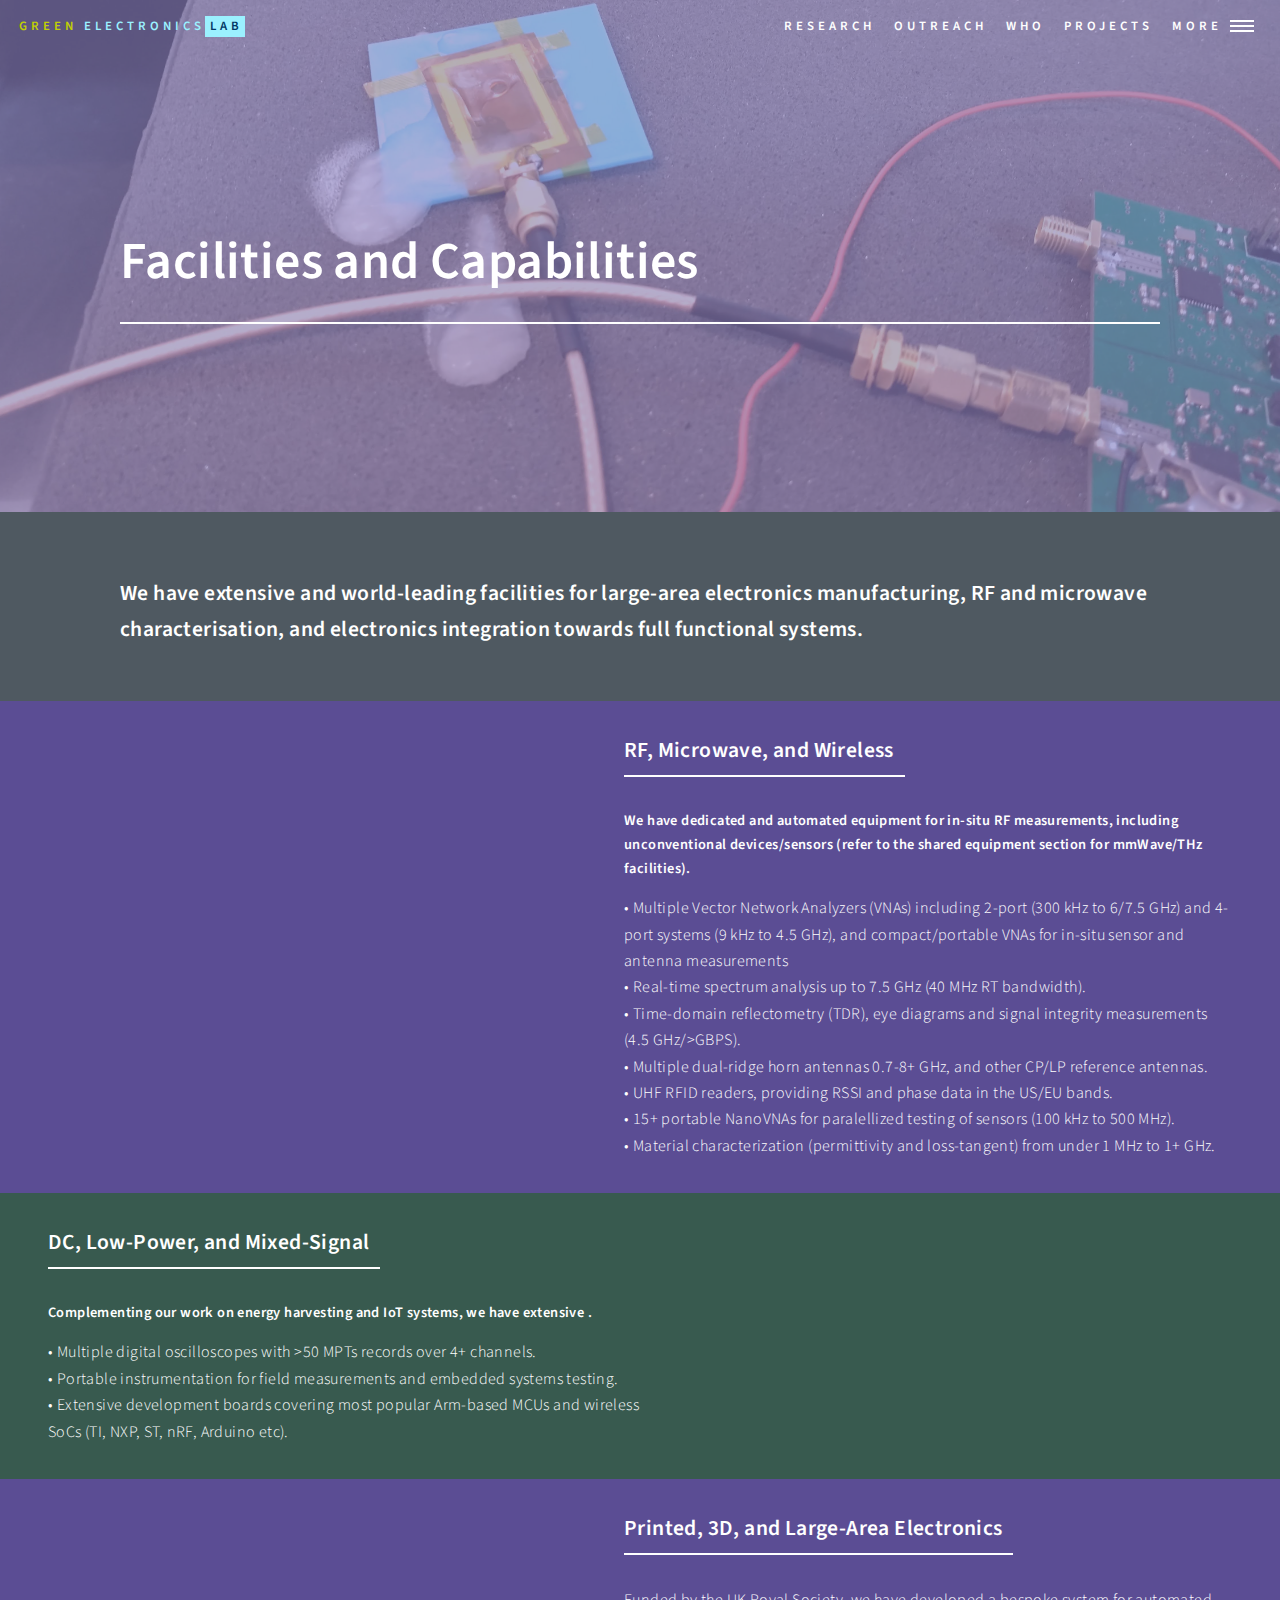
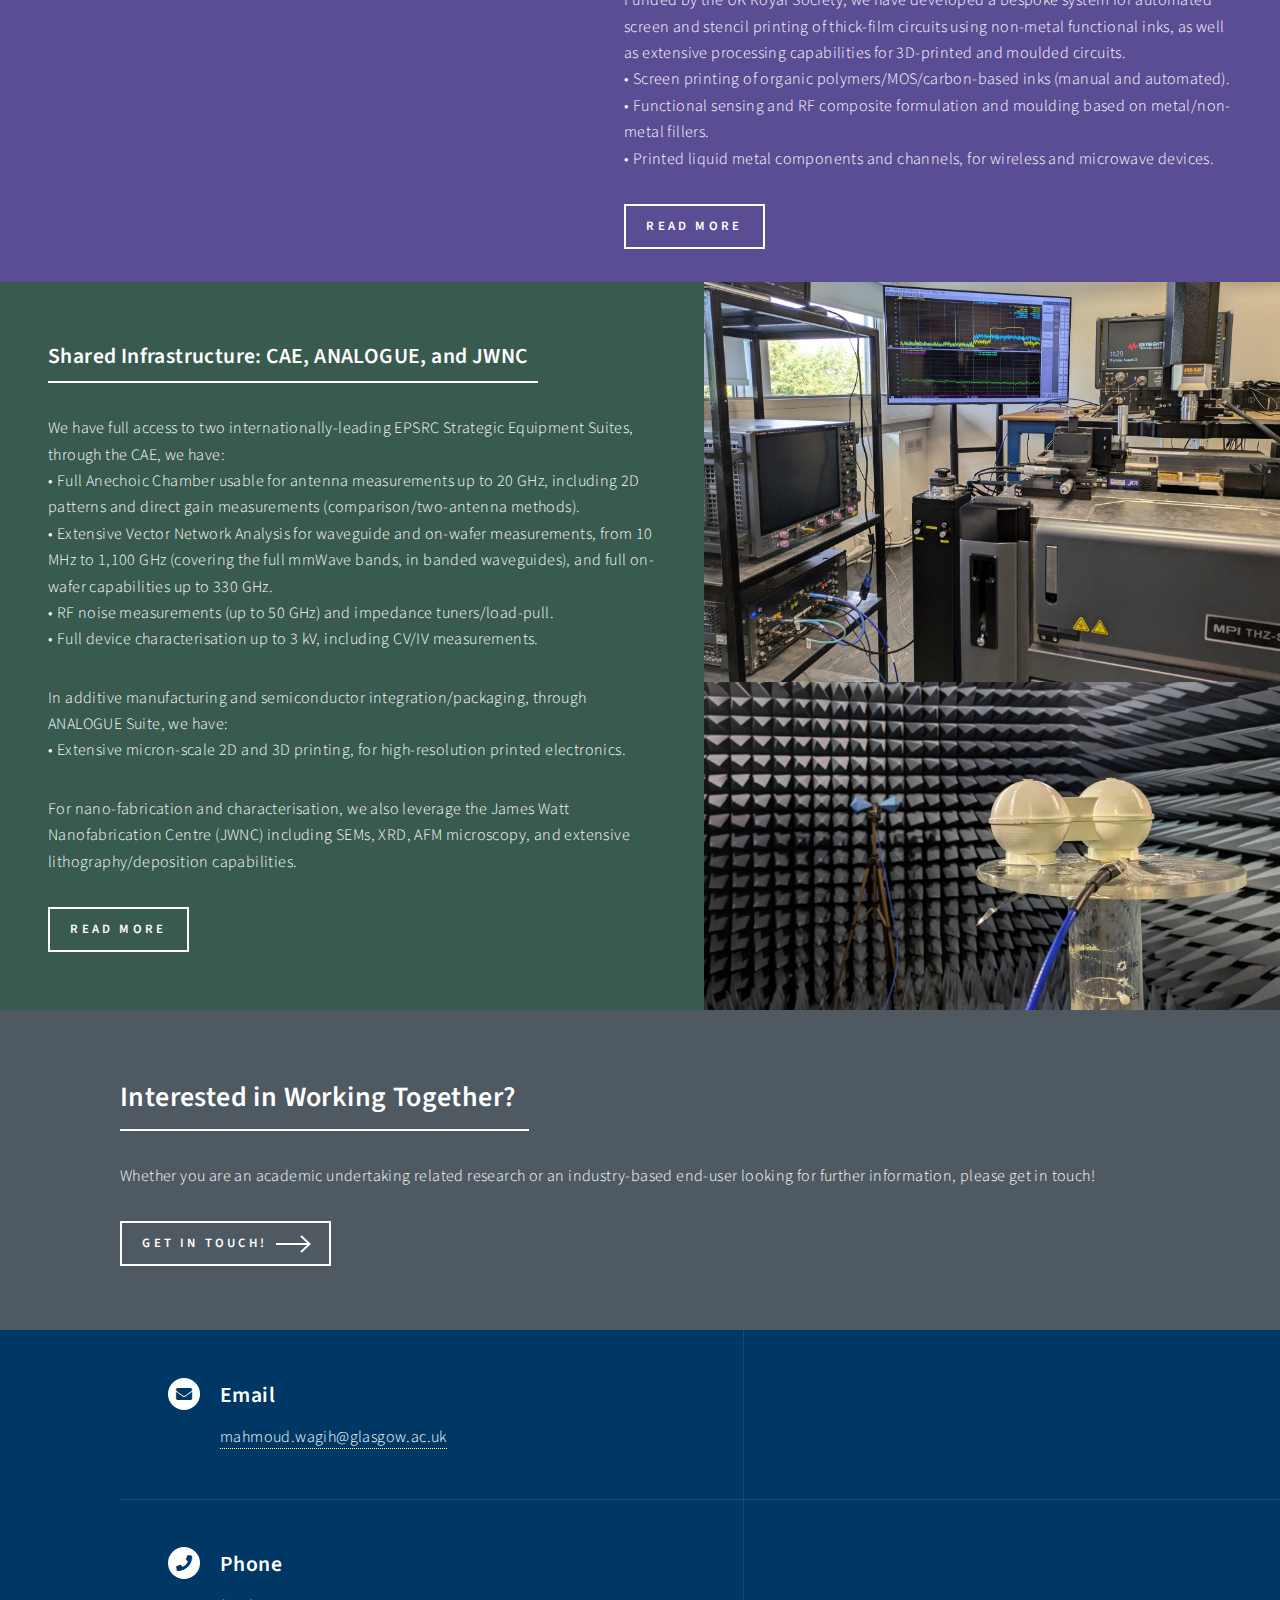
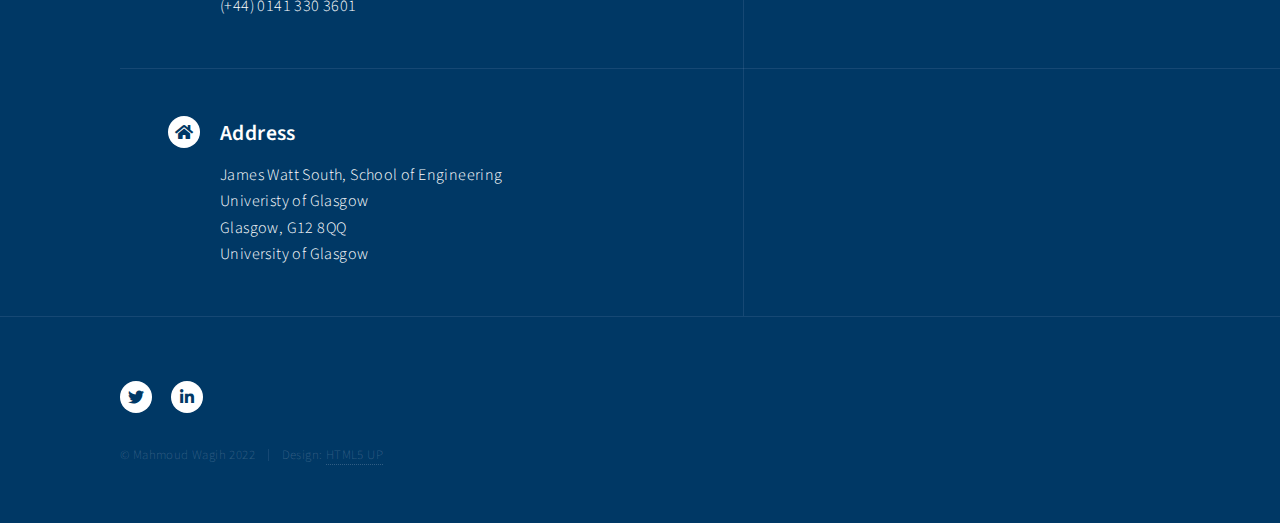
==== facilities.html @ caad29d7 "facilities re-added" ====
<!DOCTYPE HTML>
<!--
	Forty by HTML5 UP
	html5up.net | @ajlkn
	Free for personal and commercial use under the CCA 3.0 license (html5up.net/license)
-->
<html>
<head>
		<title>GREEN RF Lab-Facilities</title>
		<meta charset="utf-8" />
		<meta name="viewport" content="width=device-width, initial-scale=1, user-scalable=no" />
		<link rel="stylesheet" href="assets/css/main.css" />
		<noscript><link rel="stylesheet" href="assets/css/noscript.css" /></noscript>
	</head>
	<body class="is-preload">

		<!-- Wrapper -->
			<div id="wrapper">

				<!-- Header -->
					<header id="header" class="alt">
						<a href="index.html" class="logo"><span style="color:#c1d102">GREEN</span> Electronics<strong><span>Lab</span></strong>      </a>

                        <nav>
                            
                            <a href="researchareas.html">Research</a>
                                        
                            <a href="outreach.html">Outreach</h6></a>
                        
                            <a href="who.html">Who</h6></a>

							<a href="projects.html">Projects</h6></a>

							<a href="#menu">More</a>
						</nav>
					</header>

				<!-- Menu -->
					<nav id="menu">
						<ul class="links">
							<li><a href="researchareas.html">Research areas</a></li>
							<li><a href="http://eprints.gla.ac.uk/view/author/67094.html"  target="_blank" rel="noopener noreferrer">Publications (External Link to Glasgow's Repository)</a></li>
							<li><a href="projects.html"  target="_blank" rel="noopener noreferrer">Our active projects</a></li>
							<li><a href="https://www.youtube.com/channel/UCK_WpI3Rd3BcKzC2haN_x8A"  target="_blank" rel="noopener noreferrer">Videos and presentations (External Link to YouTube</a></li>
                            <li><a href="facilities.html">Facilities and Expertise</a></li>
                            <li><a href="https://www.rxwatt.com/">Commercialization and Spin-Outs (External Link to RX Watt Limited)</a></li>						
                            <li><a href="teaching.html">Teaching and Education</a></li>							
                            <li><a href="who.html">The Team</a></li>
                        	<!-- <li><a href="WhyPGR.html">Why join?</a></li> -->

						</ul>
						<ul class="actions stacked">
							<!--<li><a href="#" class="button primary fit">Please note, this page is still under development; get in touch if you can't find something</a></li> -->
						</ul>
					</nav>


				<!-- Banner -->
				<!-- Note: The "styleN" class below should match that of the header element. -->
					<section id="banner" class="style2">
						<div class="inner">
							<span class="image">
								<img src="images/RFSense_H.jpg" alt="" />
							</span>
							<header class="major">
								<h1>Facilities and Capabilities</h1>
							</header>

						</div>
					</section>

				<!-- Main -->
					<div id="main">

						<!-- One -->
							<section id="one">
								<div class="inner">
					
								<h3>We have extensive and world-leading facilities for large-area electronics manufacturing, RF and microwave characterisation, and electronics integration towards full functional systems.</h3>								</div>
							</section>

						<!-- Two -->
							<section id="two" class="spotlights">

								<section>
									<a  class="image">
										<img src="images/rf_lab.jpg" alt="" data-position="top center" />
									</a>
									<div class="content">
										<div class="inner">
											<header class="major">
												<h3>RF, Microwave, and Wireless</h3>
											</header>
											<p><h5>We have dedicated and automated equipment for in-situ RF measurements, including unconventional devices/sensors (refer to the shared equipment section for mmWave/THz facilities). </h5> 
                                                • Multiple Vector Network Analyzers (VNAs) including 2-port (300 kHz to 6/7.5 GHz) and 4-port systems (9 kHz to 4.5 GHz), and compact/portable VNAs for in-situ sensor and antenna measurements<br>									
                                                • Real-time spectrum analysis up to 7.5 GHz (40 MHz RT bandwidth). <br>
                                                • Time-domain reflectometry (TDR), eye diagrams and signal integrity measurements (4.5 GHz/>GBPS). <br>
                                                • Multiple dual-ridge horn antennas 0.7-8+ GHz, and other CP/LP reference antennas. <br>
                                                • UHF RFID readers, providing RSSI and phase data in the US/EU bands. <br>
                                                • 15+ portable NanoVNAs for paralellized testing of sensors (100 kHz to 500 MHz). <br>                       
												• Material characterization (permittivity and loss-tangent) from under 1 MHz to 1+ GHz.<br>
												
                                            </p>
										</div>
									</div>
								</section>

								<section>
									<a  class="image">
										<img src="images/dc_lab.jpg" alt="" data-position="top center" />
									</a>
									<div class="content">
										<div class="inner">
											<header class="major">
												<h3>DC, Low-Power, and Mixed-Signal</h3>
											</header>
											<p><h5>Complementing our work on energy harvesting and IoT systems, we have extensive . </h5> 
                                                • Multiple digital oscilloscopes with >50 MPTs records over 4+ channels. <br>
                                                • Portable instrumentation for field measurements and embedded systems testing. <br>
                                                • Extensive development boards covering most popular Arm-based MCUs and wireless SoCs (TI, NXP, ST, nRF, Arduino etc). <br>
                                            </p>
										</div>
									</div>
								</section>

								<section>
									<a  class="image">
										<img src="images/printing_lab.jpg" alt="" data-position="25% 25%" />
									</a>
									<div class="content">
										<div class="inner">
											<header class="major">
												<h3>Printed, 3D, and Large-Area Electronics</h3>
											</header>
											<p>Funded by the UK Royal Society, we have developed a bespoke system for automated screen and stencil printing of thick-film circuits using non-metal functional inks, as well as extensive processing capabilities for 3D-printed and moulded circuits.<br>
                                                • Screen printing of organic polymers/MOS/carbon-based inks (manual and automated). <br>
                                                • Functional sensing and RF composite formulation and moulding based on metal/non-metal fillers. <br>
                                                • Printed liquid metal components and channels, for wireless and microwave devices. <br>
												
                                            </p>
											<ul class="actions">
												<li><a href="https://ieeexplore.ieee.org/document/9631272"  target="_blank" rel="noopener noreferrer" class="button">Read more</a></li>
											</ul>
										</div>
									</div>
								</section>
								<section>
									<a href="#" class="image">
										<img src="images/cae_lab.jpg" alt="" data-position="25% 25%" />

									</a>
									<div class="content">
										<div class="inner">
											<header class="major">
												<h3>Shared Infrastructure: CAE, ANALOGUE, and JWNC</h3>
											</header>
											<p>We have full access to two internationally-leading EPSRC Strategic Equipment Suites, through the CAE, we have:  <br>
                                                • Full Anechoic Chamber usable for antenna measurements up to 20 GHz, including 2D patterns and direct gain measurements (comparison/two-antenna methods). <br>
                                                • Extensive Vector Network Analysis for waveguide and on-wafer measurements, from 10 MHz to 1,100 GHz (covering the full mmWave bands, in banded waveguides), and full on-wafer capabilities up to 330 GHz. <br>
                                                • RF noise measurements (up to 50 GHz) and impedance tuners/load-pull. <br>
                                                • Full device characterisation up to 3 kV, including CV/IV measurements. <br>
											<p>In additive manufacturing and semiconductor integration/packaging, through ANALOGUE Suite, we have:  <br>
                                                • Extensive micron-scale 2D and 3D printing, for high-resolution printed electronics. <br>
											<p>For nano-fabrication and characterisation, we also leverage the James Watt Nanofabrication Centre (JWNC) including SEMs, XRD, AFM microscopy, and extensive lithography/deposition capabilities. <br>
  </p>
											<ul class="actions">
												<li><a href="https://ieeexplore.ieee.org/document/9631272"  target="_blank" rel="noopener noreferrer" class="button">Read more</a></li>
											</ul>
										</div>
									</div>
								</section>
							</section>

						<!-- Three -->
							<section id="three">
								<div class="inner">
									<header class="major">
										<h2>Interested in Working Together?</h2>
									</header>
									<p>Whether you are an academic undertaking related research or an industry-based end-user looking for further information, please get in touch!</p>
									<ul class="actions">
										<li><a href="mailto:mahmoud.wagih@glasgow.ac.uk" class="button next">Get in touch!</a></li>
									</ul>
								</div>
							</section>

					</div>

				<!-- Contact -->
					<section id="contact">
						<div class="inner">
							<section class="split">
								<section>
									<div class="contact-method">
										<span class="icon solid alt fa-envelope"></span>
										<h3>Email</h3>
										<a href="#">mahmoud.wagih@glasgow.ac.uk</a>
									</div>
								</section>
								<section>
									<div class="contact-method">
										<span class="icon solid alt fa-phone"></span>
										<h3>Phone</h3>
										<span>(+44) 0141 330 3601</span>
									</div>
								</section> 
								<section>
									<div class="contact-method">
										<span class="icon solid alt fa-home"></span>
										<h3>Address</h3>
										<span>James Watt South, School of Engineering<br />
                                            Univeristy of Glasgow <br/>
										Glasgow, G12 8QQ<br />
										University of Glasgow</span>
									</div>
								</section>
							</section>
						</div>
					</section>

				<!-- Footer -->
					<footer id="footer">
						<div class="inner">
							<ul class="icons">
								<li><a href="https://twitter.com/Mah_ashraf" class="icon brands alt fa-twitter"><span class="label">Twitter</span></a></li>
								<!--<li><a href="#" class="icon brands alt fa-github"><span class="label">GitHub</span></a></li> -->
								<li><a href="https://www.linkedin.com/in/mahmoud-wagih/" class="icon brands alt fa-linkedin-in"><span class="label">LinkedIn</span></a></li>
							</ul>
							<ul class="copyright">
								<li>&copy; Mahmoud Wagih 2022 </li><li>Design: <a href="https://html5up.net">HTML5 UP</a></li>
							</ul>
						</div>
					</footer>

			</div>

		<!-- Scripts -->
			<script src="assets/js/jquery.min.js"></script>
			<script src="assets/js/jquery.scrolly.min.js"></script>
			<script src="assets/js/jquery.scrollex.min.js"></script>
			<script src="assets/js/browser.min.js"></script>
			<script src="assets/js/breakpoints.min.js"></script>
			<script src="assets/js/util.js"></script>
			<script src="assets/js/main.js"></script>

	</body>
</html>
---- assets/css/main.css ----
@import url(fontawesome-all.min.css);
@import url("https://fonts.googleapis.com/css?family=Source+Sans+Pro:300,300italic,600,600italic");

/*
	Forty by HTML5 UP
	html5up.net | @ajlkn
	Free for personal and commercial use under the CCA 3.0 license (html5up.net/license)
*/

html, body, div, span, applet, object,
iframe, h1, h2, h3, h4, h5, h6, p, blockquote,
pre, a, abbr, acronym, address, big, cite,
code, del, dfn, em, img, ins, kbd, q, s, samp,
small, strike, strong, sub, sup, tt, var, b,
u, i, center, dl, dt, dd, ol, ul, li, fieldset,
form, label, legend, table, caption, tbody,
tfoot, thead, tr, th, td, article, aside,
canvas, details, embed, figure, figcaption,
footer, header, hgroup, menu, nav, output, ruby,
section, summary, time, mark, audio, video {
	margin: 0;
	padding: 0;
	border: 0;
	font-size: 100%;
	font: inherit;
	vertical-align: baseline;}

article, aside, details, figcaption, figure,
footer, header, hgroup, menu, nav, section {
	display: block;}

body {
	line-height: 1;
}

ol, ul {
	list-style: none;
}

blockquote, q {
	quotes: none;
}

	blockquote:before, blockquote:after, q:before, q:after {
		content: '';
		content: none;
	}

table {
	border-collapse: collapse;
	border-spacing: 0;
}

body {
	-webkit-text-size-adjust: none;
}

mark {
	background-color: transparent;
	color: inherit;
}

input::-moz-focus-inner {
	border: 0;
	padding: 0;
}

input, select, textarea {
	-moz-appearance: none;
	-webkit-appearance: none;
	-ms-appearance: none;
	appearance: none;
}

/* Basic */

	@-ms-viewport {
		width: device-width;
	}

	body {
		-ms-overflow-style: scrollbar;
	}

	@media screen and (max-width: 480px) {

		html, body {
			min-width: 320px;
		}

	}

	html {
		box-sizing: border-box;
	}

	*, *:before, *:after {
		box-sizing: inherit;
	}

	body {
		background: #003865;
	}

		body.is-preload *, body.is-preload *:before, body.is-preload *:after {
			-moz-animation: none !important;
			-webkit-animation: none !important;
			-ms-animation: none !important;
			animation: none !important;
			-moz-transition: none !important;
			-webkit-transition: none !important;
			-ms-transition: none !important;
			transition: none !important;
		}

/* Type */

	body, input, select, textarea {
		color: #ffffff;
		font-family: "Source Sans Pro", Helvetica, sans-serif;
		font-size: 17pt;
		font-weight: 300;
		letter-spacing: 0.025em;
		line-height: 1.65;
	}

		@media screen and (max-width: 1680px) {

			body, input, select, textarea {
				font-size: 14pt;
			}

		}

		@media screen and (max-width: 1280px) {

			body, input, select, textarea {
				font-size: 12pt;
			}

		}

		@media screen and (max-width: 360px) {

			body, input, select, textarea {
				font-size: 11pt;
			}

		}

	a {
		-moz-transition: color 0.2s ease-in-out, border-bottom-color 0.2s ease-in-out;
		-webkit-transition: color 0.2s ease-in-out, border-bottom-color 0.2s ease-in-out;
		-ms-transition: color 0.2s ease-in-out, border-bottom-color 0.2s ease-in-out;
		transition: color 0.2s ease-in-out, border-bottom-color 0.2s ease-in-out;
		border-bottom: dotted 1px;
		color: inherit;
		text-decoration: none;
	}

		a:hover {
			border-bottom-color: transparent;
			color: #9bf1ff !important;
		}

		a:active {
			color: #53e3fb !important;
		}

	strong, b {
		color: #ffffff;
		font-weight: 600;
	}

	em, i {
		font-style: italic;
	}

	p {
		margin: 0 0 2em 0;
	}

	h1, h2, h3, h4, h5, h6 {
		color: #ffffff;
		font-weight: 600;
		line-height: 1.65;
		margin: 0 0 1em 0;
	}

		h1 a, h2 a, h3 a, h4 a, h5 a, h6 a {
			color: inherit;
			border-bottom: 0;
		}

	h1 {
		font-size: 2.5em;
	}

	h2 {
		font-size: 1.75em;
	}

	h3 {
		font-size: 1.35em;
	}

	h4 {
		font-size: 1.1em;
	}

	h5 {
		font-size: 0.9em;
	}

	h6 {
		font-size: 0.7em;
	}

	@media screen and (max-width: 736px) {

		h1 {
			font-size: 2em;
		}

		h2 {
			font-size: 1.5em;
		}

		h3 {
			font-size: 1.25em;
		}

	}

	sub {
		font-size: 0.8em;
		position: relative;
		top: 0.5em;
	}

	sup {
		font-size: 0.8em;
		position: relative;
		top: -0.5em;
	}

	blockquote {
		border-left: solid 4px rgba(212, 212, 255, 0.1);
		font-style: italic;
		margin: 0 0 2em 0;
		padding: 0.5em 0 0.5em 2em;
	}

	code {
		background: rgba(212, 212, 255, 0.035);
		font-family: "Courier New", monospace;
		font-size: 0.9em;
		margin: 0 0.25em;
		padding: 0.25em 0.65em;
	}

	pre {
		-webkit-overflow-scrolling: touch;
		font-family: "Courier New", monospace;
		font-size: 0.9em;
		margin: 0 0 2em 0;
	}

		pre code {
			display: block;
			line-height: 1.75;
			padding: 1em 1.5em;
			overflow-x: auto;
		}

	hr {
		border: 0;
		border-bottom: solid 1px rgba(212, 212, 255, 0.1);
		margin: 2em 0;
	}

		hr.major {
			margin: 3em 0;
		}

	.align-left {
		text-align: left;
	}

	.align-center {
		text-align: center;
	}

	.align-right {
		text-align: right;
	}

/* Row */

	.row {
		display: flex;
		flex-wrap: wrap;
		box-sizing: border-box;
		align-items: stretch;
	}

		.row > * {
			box-sizing: border-box;
		}

		.row.gtr-uniform > * > :last-child {
			margin-bottom: 0;
		}

		.row.aln-left {
			justify-content: flex-start;
		}

		.row.aln-center {
			justify-content: center;
		}

		.row.aln-right {
			justify-content: flex-end;
		}

		.row.aln-top {
			align-items: flex-start;
		}

		.row.aln-middle {
			align-items: center;
		}

		.row.aln-bottom {
			align-items: flex-end;
		}

		.row > .imp {
			order: -1;
		}

		.row > .col-1 {
			width: 8.33333%;
		}

		.row > .off-1 {
			margin-left: 8.33333%;
		}

		.row > .col-2 {
			width: 16.66667%;
		}

		.row > .off-2 {
			margin-left: 16.66667%;
		}

		.row > .col-3 {
			width: 19%;
		}

		.row > .off-3 {
			margin-left: 25%;
		}

		.row > .col-4 {
			width: 33.33333%;
		}

		.row > .off-4 {
			margin-left: 33.33333%;
		}

		.row > .col-5 {
			width: 41.66667%;
		}

		.row > .off-5 {
			margin-left: 41.66667%;
		}

		.row > .col-6 {
			width: 50%;
		}

		.row > .off-6 {
			margin-left: 50%;
		}

		.row > .col-7 {
			width: 58.33333%;
		}

		.row > .off-7 {
			margin-left: 58.33333%;
		}

		.row > .col-8 {
			width: 66.66667%;
		}

		.row > .off-8 {
			margin-left: 66.66667%;
		}

		.row > .col-9 {
			width: 75%;
		}

		.row > .off-9 {
			margin-left: 75%;
		}

		.row > .col-10 {
			width: 83.33333%;
		}

		.row > .off-10 {
			margin-left: 83.33333%;
		}

		.row > .col-11 {
			width: 91.66667%;
		}

		.row > .off-11 {
			margin-left: 91.66667%;
		}

		.row > .col-12 {
			width: 100%;
		}

		.row > .off-12 {
			margin-left: 100%;
		}

		.row.gtr-0 {
			margin-top: 0;
			margin-left: 0em;
		}

			.row.gtr-0 > * {
				padding: 0 0 0 0em;
			}

			.row.gtr-0.gtr-uniform {
				margin-top: 0em;
			}

				.row.gtr-0.gtr-uniform > * {
					padding-top: 0em;
				}

		.row.gtr-25 {
			margin-top: 0;
			margin-left: -0.5em;
		}

			.row.gtr-25 > * {
				padding: 0 0 0 0.5em;
			}

			.row.gtr-25.gtr-uniform {
				margin-top: -0.5em;
			}

				.row.gtr-25.gtr-uniform > * {
					padding-top: 0.5em;
				}

		.row.gtr-50 {
			margin-top: 0;
			margin-left: -1em;
		}

			.row.gtr-50 > * {
				padding: 0 0 0 1em;
			}

			.row.gtr-50.gtr-uniform {
				margin-top: -1em;
			}

				.row.gtr-50.gtr-uniform > * {
					padding-top: 1em;
				}

		.row {
			margin-top: 0;
			margin-left: -2em;
		}

			.row > * {
				padding: 0 0 0 2em;
			}

			.row.gtr-uniform {
				margin-top: -2em;
			}

				.row.gtr-uniform > * {
					padding-top: 2em;
				}

		.row.gtr-150 {
			margin-top: 0;
			margin-left: -3em;
		}

			.row.gtr-150 > * {
				padding: 0 0 0 3em;
			}

			.row.gtr-150.gtr-uniform {
				margin-top: -3em;
			}

				.row.gtr-150.gtr-uniform > * {
					padding-top: 3em;
				}

		.row.gtr-200 {
			margin-top: 0;
			margin-left: -4em;
		}

			.row.gtr-200 > * {
				padding: 0 0 0 4em;
			}

			.row.gtr-200.gtr-uniform {
				margin-top: -4em;
			}

				.row.gtr-200.gtr-uniform > * {
					padding-top: 4em;
				}

		@media screen and (max-width: 1680px) {

			.row {
				display: flex;
				flex-wrap: wrap;
				box-sizing: border-box;
				align-items: stretch;
			}

				.row > * {
					box-sizing: border-box;
				}

				.row.gtr-uniform > * > :last-child {
					margin-bottom: 0;
				}

				.row.aln-left {
					justify-content: flex-start;
				}

				.row.aln-center {
					justify-content: center;
				}

				.row.aln-right {
					justify-content: flex-end;
				}

				.row.aln-top {
					align-items: flex-start;
				}

				.row.aln-middle {
					align-items: center;
				}

				.row.aln-bottom {
					align-items: flex-end;
				}

				.row > .imp-xlarge {
					order: -1;
				}

				.row > .col-1-xlarge {
					width: 8.33333%;
				}

				.row > .off-1-xlarge {
					margin-left: 8.33333%;
				}

				.row > .col-2-xlarge {
					width: 16.66667%;
				}

				.row > .off-2-xlarge {
					margin-left: 16.66667%;
				}

				.row > .col-3-xlarge {
					width: 25%;
				}

				.row > .off-3-xlarge {
					margin-left: 25%;
				}

				.row > .col-4-xlarge {
					width: 33.33333%;
				}

				.row > .off-4-xlarge {
					margin-left: 33.33333%;
				}

				.row > .col-5-xlarge {
					width: 41.66667%;
				}

				.row > .off-5-xlarge {
					margin-left: 41.66667%;
				}

				.row > .col-6-xlarge {
					width: 50%;
				}

				.row > .off-6-xlarge {
					margin-left: 50%;
				}

				.row > .col-7-xlarge {
					width: 58.33333%;
				}

				.row > .off-7-xlarge {
					margin-left: 58.33333%;
				}

				.row > .col-8-xlarge {
					width: 66.66667%;
				}

				.row > .off-8-xlarge {
					margin-left: 66.66667%;
				}

				.row > .col-9-xlarge {
					width: 75%;
				}

				.row > .off-9-xlarge {
					margin-left: 75%;
				}

				.row > .col-10-xlarge {
					width: 83.33333%;
				}

				.row > .off-10-xlarge {
					margin-left: 83.33333%;
				}

				.row > .col-11-xlarge {
					width: 91.66667%;
				}

				.row > .off-11-xlarge {
					margin-left: 91.66667%;
				}

				.row > .col-12-xlarge {
					width: 100%;
				}

				.row > .off-12-xlarge {
					margin-left: 100%;
				}

				.row.gtr-0 {
					margin-top: 0;
					margin-left: 0em;
				}

					.row.gtr-0 > * {
						padding: 0 0 0 0em;
					}

					.row.gtr-0.gtr-uniform {
						margin-top: 0em;
					}

						.row.gtr-0.gtr-uniform > * {
							padding-top: 0em;
						}

				.row.gtr-25 {
					margin-top: 0;
					margin-left: -0.5em;
				}

					.row.gtr-25 > * {
						padding: 0 0 0 0.5em;
					}

					.row.gtr-25.gtr-uniform {
						margin-top: -0.5em;
					}

						.row.gtr-25.gtr-uniform > * {
							padding-top: 0.5em;
						}

				.row.gtr-50 {
					margin-top: 0;
					margin-left: -1em;
				}

					.row.gtr-50 > * {
						padding: 0 0 0 1em;
					}

					.row.gtr-50.gtr-uniform {
						margin-top: -1em;
					}

						.row.gtr-50.gtr-uniform > * {
							padding-top: 1em;
						}

				.row {
					margin-top: 0;
					margin-left: -2em;
				}

					.row > * {
						padding: 0 0 0 2em;
					}

					.row.gtr-uniform {
						margin-top: -2em;
					}

						.row.gtr-uniform > * {
							padding-top: 2em;
						}

				.row.gtr-150 {
					margin-top: 0;
					margin-left: -3em;
				}

					.row.gtr-150 > * {
						padding: 0 0 0 3em;
					}

					.row.gtr-150.gtr-uniform {
						margin-top: -3em;
					}

						.row.gtr-150.gtr-uniform > * {
							padding-top: 3em;
						}

				.row.gtr-200 {
					margin-top: 0;
					margin-left: -4em;
				}

					.row.gtr-200 > * {
						padding: 0 0 0 4em;
					}

					.row.gtr-200.gtr-uniform {
						margin-top: -4em;
					}

						.row.gtr-200.gtr-uniform > * {
							padding-top: 4em;
						}

		}

		@media screen and (max-width: 1280px) {

			.row {
				display: flex;
				flex-wrap: wrap;
				box-sizing: border-box;
				align-items: stretch;
			}

				.row > * {
					box-sizing: border-box;
				}

				.row.gtr-uniform > * > :last-child {
					margin-bottom: 0;
				}

				.row.aln-left {
					justify-content: flex-start;
				}

				.row.aln-center {
					justify-content: center;
				}

				.row.aln-right {
					justify-content: flex-end;
				}

				.row.aln-top {
					align-items: flex-start;
				}

				.row.aln-middle {
					align-items: center;
				}

				.row.aln-bottom {
					align-items: flex-end;
				}

				.row > .imp-large {
					order: -1;
				}

				.row > .col-1-large {
					width: 8.33333%;
				}

				.row > .off-1-large {
					margin-left: 8.33333%;
				}

				.row > .col-2-large {
					width: 16.66667%;
				}

				.row > .off-2-large {
					margin-left: 16.66667%;
				}

				.row > .col-3-large {
					width: 25%;
				}

				.row > .off-3-large {
					margin-left: 25%;
				}

				.row > .col-4-large {
					width: 33.33333%;
				}

				.row > .off-4-large {
					margin-left: 33.33333%;
				}

				.row > .col-5-large {
					width: 41.66667%;
				}

				.row > .off-5-large {
					margin-left: 41.66667%;
				}

				.row > .col-6-large {
					width: 50%;
				}

				.row > .off-6-large {
					margin-left: 50%;
				}

				.row > .col-7-large {
					width: 58.33333%;
				}

				.row > .off-7-large {
					margin-left: 58.33333%;
				}

				.row > .col-8-large {
					width: 66.66667%;
				}

				.row > .off-8-large {
					margin-left: 66.66667%;
				}

				.row > .col-9-large {
					width: 75%;
				}

				.row > .off-9-large {
					margin-left: 75%;
				}

				.row > .col-10-large {
					width: 83.33333%;
				}

				.row > .off-10-large {
					margin-left: 83.33333%;
				}

				.row > .col-11-large {
					width: 91.66667%;
				}

				.row > .off-11-large {
					margin-left: 91.66667%;
				}

				.row > .col-12-large {
					width: 100%;
				}

				.row > .off-12-large {
					margin-left: 100%;
				}

				.row.gtr-0 {
					margin-top: 0;
					margin-left: 0em;
				}

					.row.gtr-0 > * {
						padding: 0 0 0 0em;
					}

					.row.gtr-0.gtr-uniform {
						margin-top: 0em;
					}

						.row.gtr-0.gtr-uniform > * {
							padding-top: 0em;
						}

				.row.gtr-25 {
					margin-top: 0;
					margin-left: -0.375em;
				}

					.row.gtr-25 > * {
						padding: 0 0 0 0.375em;
					}

					.row.gtr-25.gtr-uniform {
						margin-top: -0.375em;
					}

						.row.gtr-25.gtr-uniform > * {
							padding-top: 0.375em;
						}

				.row.gtr-50 {
					margin-top: 0;
					margin-left: -0.75em;
				}

					.row.gtr-50 > * {
						padding: 0 0 0 0.75em;
					}

					.row.gtr-50.gtr-uniform {
						margin-top: -0.75em;
					}

						.row.gtr-50.gtr-uniform > * {
							padding-top: 0.75em;
						}

				.row {
					margin-top: 0;
					margin-left: -1.5em;
				}

					.row > * {
						padding: 0 0 0 1.5em;
					}

					.row.gtr-uniform {
						margin-top: -1.5em;
					}

						.row.gtr-uniform > * {
							padding-top: 1.5em;
						}

				.row.gtr-150 {
					margin-top: 0;
					margin-left: -2.25em;
				}

					.row.gtr-150 > * {
						padding: 0 0 0 2.25em;
					}

					.row.gtr-150.gtr-uniform {
						margin-top: -2.25em;
					}

						.row.gtr-150.gtr-uniform > * {
							padding-top: 2.25em;
						}

				.row.gtr-200 {
					margin-top: 0;
					margin-left: -3em;
				}

					.row.gtr-200 > * {
						padding: 0 0 0 3em;
					}

					.row.gtr-200.gtr-uniform {
						margin-top: -3em;
					}

						.row.gtr-200.gtr-uniform > * {
							padding-top: 3em;
						}

		}

		@media screen and (max-width: 980px) {

			.row {
				display: flex;
				flex-wrap: wrap;
				box-sizing: border-box;
				align-items: stretch;
			}

				.row > * {
					box-sizing: border-box;
				}

				.row.gtr-uniform > * > :last-child {
					margin-bottom: 0;
				}

				.row.aln-left {
					justify-content: flex-start;
				}

				.row.aln-center {
					justify-content: center;
				}

				.row.aln-right {
					justify-content: flex-end;
				}

				.row.aln-top {
					align-items: flex-start;
				}

				.row.aln-middle {
					align-items: center;
				}

				.row.aln-bottom {
					align-items: flex-end;
				}

				.row > .imp-medium {
					order: -1;
				}

				.row > .col-1-medium {
					width: 8.33333%;
				}

				.row > .off-1-medium {
					margin-left: 8.33333%;
				}

				.row > .col-2-medium {
					width: 16.66667%;
				}

				.row > .off-2-medium {
					margin-left: 16.66667%;
				}

				.row > .col-3-medium {
					width: 25%;
				}

				.row > .off-3-medium {
					margin-left: 25%;
				}

				.row > .col-4-medium {
					width: 33.33333%;
				}

				.row > .off-4-medium {
					margin-left: 33.33333%;
				}

				.row > .col-5-medium {
					width: 41.66667%;
				}

				.row > .off-5-medium {
					margin-left: 41.66667%;
				}

				.row > .col-6-medium {
					width: 50%;
				}

				.row > .off-6-medium {
					margin-left: 50%;
				}

				.row > .col-7-medium {
					width: 58.33333%;
				}

				.row > .off-7-medium {
					margin-left: 58.33333%;
				}

				.row > .col-8-medium {
					width: 66.66667%;
				}

				.row > .off-8-medium {
					margin-left: 66.66667%;
				}

				.row > .col-9-medium {
					width: 75%;
				}

				.row > .off-9-medium {
					margin-left: 75%;
				}

				.row > .col-10-medium {
					width: 83.33333%;
				}

				.row > .off-10-medium {
					margin-left: 83.33333%;
				}

				.row > .col-11-medium {
					width: 91.66667%;
				}

				.row > .off-11-medium {
					margin-left: 91.66667%;
				}

				.row > .col-12-medium {
					width: 100%;
				}

				.row > .off-12-medium {
					margin-left: 100%;
				}

				.row.gtr-0 {
					margin-top: 0;
					margin-left: 0em;
				}

					.row.gtr-0 > * {
						padding: 0 0 0 0em;
					}

					.row.gtr-0.gtr-uniform {
						margin-top: 0em;
					}

						.row.gtr-0.gtr-uniform > * {
							padding-top: 0em;
						}

				.row.gtr-25 {
					margin-top: 0;
					margin-left: -0.375em;
				}

					.row.gtr-25 > * {
						padding: 0 0 0 0.375em;
					}

					.row.gtr-25.gtr-uniform {
						margin-top: -0.375em;
					}

						.row.gtr-25.gtr-uniform > * {
							padding-top: 0.375em;
						}

				.row.gtr-50 {
					margin-top: 0;
					margin-left: -0.75em;
				}

					.row.gtr-50 > * {
						padding: 0 0 0 0.75em;
					}

					.row.gtr-50.gtr-uniform {
						margin-top: -0.75em;
					}

						.row.gtr-50.gtr-uniform > * {
							padding-top: 0.75em;
						}

				.row {
					margin-top: 0;
					margin-left: -1.5em;
				}

					.row > * {
						padding: 0 0 0 1.5em;
					}

					.row.gtr-uniform {
						margin-top: -1.5em;
					}

						.row.gtr-uniform > * {
							padding-top: 1.5em;
						}

				.row.gtr-150 {
					margin-top: 0;
					margin-left: -2.25em;
				}

					.row.gtr-150 > * {
						padding: 0 0 0 2.25em;
					}

					.row.gtr-150.gtr-uniform {
						margin-top: -2.25em;
					}

						.row.gtr-150.gtr-uniform > * {
							padding-top: 2.25em;
						}

				.row.gtr-200 {
					margin-top: 0;
					margin-left: -3em;
				}

					.row.gtr-200 > * {
						padding: 0 0 0 3em;
					}

					.row.gtr-200.gtr-uniform {
						margin-top: -3em;
					}

						.row.gtr-200.gtr-uniform > * {
							padding-top: 3em;
						}

		}

		@media screen and (max-width: 736px) {

			.row {
				display: flex;
				flex-wrap: wrap;
				box-sizing: border-box;
				align-items: stretch;
			}

				.row > * {
					box-sizing: border-box;
				}

				.row.gtr-uniform > * > :last-child {
					margin-bottom: 0;
				}

				.row.aln-left {
					justify-content: flex-start;
				}

				.row.aln-center {
					justify-content: center;
				}

				.row.aln-right {
					justify-content: flex-end;
				}

				.row.aln-top {
					align-items: flex-start;
				}

				.row.aln-middle {
					align-items: center;
				}

				.row.aln-bottom {
					align-items: flex-end;
				}

				.row > .imp-small {
					order: -1;
				}

				.row > .col-1-small {
					width: 8.33333%;
				}

				.row > .off-1-small {
					margin-left: 8.33333%;
				}

				.row > .col-2-small {
					width: 16.66667%;
				}

				.row > .off-2-small {
					margin-left: 16.66667%;
				}

				.row > .col-3-small {
					width: 25%;
				}

				.row > .off-3-small {
					margin-left: 25%;
				}

				.row > .col-4-small {
					width: 33.33333%;
				}

				.row > .off-4-small {
					margin-left: 33.33333%;
				}

				.row > .col-5-small {
					width: 41.66667%;
				}

				.row > .off-5-small {
					margin-left: 41.66667%;
				}

				.row > .col-6-small {
					width: 50%;
				}

				.row > .off-6-small {
					margin-left: 50%;
				}

				.row > .col-7-small {
					width: 58.33333%;
				}

				.row > .off-7-small {
					margin-left: 58.33333%;
				}

				.row > .col-8-small {
					width: 66.66667%;
				}

				.row > .off-8-small {
					margin-left: 66.66667%;
				}

				.row > .col-9-small {
					width: 75%;
				}

				.row > .off-9-small {
					margin-left: 75%;
				}

				.row > .col-10-small {
					width: 83.33333%;
				}

				.row > .off-10-small {
					margin-left: 83.33333%;
				}

				.row > .col-11-small {
					width: 91.66667%;
				}

				.row > .off-11-small {
					margin-left: 91.66667%;
				}

				.row > .col-12-small {
					width: 100%;
				}

				.row > .off-12-small {
					margin-left: 100%;
				}

				.row.gtr-0 {
					margin-top: 0;
					margin-left: 0em;
				}

					.row.gtr-0 > * {
						padding: 0 0 0 0em;
					}

					.row.gtr-0.gtr-uniform {
						margin-top: 0em;
					}

						.row.gtr-0.gtr-uniform > * {
							padding-top: 0em;
						}

				.row.gtr-25 {
					margin-top: 0;
					margin-left: -0.3125em;
				}

					.row.gtr-25 > * {
						padding: 0 0 0 0.3125em;
					}

					.row.gtr-25.gtr-uniform {
						margin-top: -0.3125em;
					}

						.row.gtr-25.gtr-uniform > * {
							padding-top: 0.3125em;
						}

				.row.gtr-50 {
					margin-top: 0;
					margin-left: -0.625em;
				}

					.row.gtr-50 > * {
						padding: 0 0 0 0.625em;
					}

					.row.gtr-50.gtr-uniform {
						margin-top: -0.625em;
					}

						.row.gtr-50.gtr-uniform > * {
							padding-top: 0.625em;
						}

				.row {
					margin-top: 0;
					margin-left: -1.25em;
				}

					.row > * {
						padding: 0 0 0 1.25em;
					}

					.row.gtr-uniform {
						margin-top: -1.25em;
					}

						.row.gtr-uniform > * {
							padding-top: 1.25em;
						}

				.row.gtr-150 {
					margin-top: 0;
					margin-left: -1.875em;
				}

					.row.gtr-150 > * {
						padding: 0 0 0 1.875em;
					}

					.row.gtr-150.gtr-uniform {
						margin-top: -1.875em;
					}

						.row.gtr-150.gtr-uniform > * {
							padding-top: 1.875em;
						}

				.row.gtr-200 {
					margin-top: 0;
					margin-left: -2.5em;
				}

					.row.gtr-200 > * {
						padding: 0 0 0 2.5em;
					}

					.row.gtr-200.gtr-uniform {
						margin-top: -2.5em;
					}

						.row.gtr-200.gtr-uniform > * {
							padding-top: 2.5em;
						}

		}

		@media screen and (max-width: 480px) {

			.row {
				display: flex;
				flex-wrap: wrap;
				box-sizing: border-box;
				align-items: stretch;
			}

				.row > * {
					box-sizing: border-box;
				}

				.row.gtr-uniform > * > :last-child {
					margin-bottom: 0;
				}

				.row.aln-left {
					justify-content: flex-start;
				}

				.row.aln-center {
					justify-content: center;
				}

				.row.aln-right {
					justify-content: flex-end;
				}

				.row.aln-top {
					align-items: flex-start;
				}

				.row.aln-middle {
					align-items: center;
				}

				.row.aln-bottom {
					align-items: flex-end;
				}

				.row > .imp-xsmall {
					order: -1;
				}

				.row > .col-1-xsmall {
					width: 8.33333%;
				}

				.row > .off-1-xsmall {
					margin-left: 8.33333%;
				}

				.row > .col-2-xsmall {
					width: 16.66667%;
				}

				.row > .off-2-xsmall {
					margin-left: 16.66667%;
				}

				.row > .col-3-xsmall {
					width: 25%;
				}

				.row > .off-3-xsmall {
					margin-left: 25%;
				}

				.row > .col-4-xsmall {
					width: 33.33333%;
				}

				.row > .off-4-xsmall {
					margin-left: 33.33333%;
				}

				.row > .col-5-xsmall {
					width: 41.66667%;
				}

				.row > .off-5-xsmall {
					margin-left: 41.66667%;
				}

				.row > .col-6-xsmall {
					width: 50%;
				}

				.row > .off-6-xsmall {
					margin-left: 50%;
				}

				.row > .col-7-xsmall {
					width: 58.33333%;
				}

				.row > .off-7-xsmall {
					margin-left: 58.33333%;
				}

				.row > .col-8-xsmall {
					width: 66.66667%;
				}

				.row > .off-8-xsmall {
					margin-left: 66.66667%;
				}

				.row > .col-9-xsmall {
					width: 75%;
				}

				.row > .off-9-xsmall {
					margin-left: 75%;
				}

				.row > .col-10-xsmall {
					width: 83.33333%;
				}

				.row > .off-10-xsmall {
					margin-left: 83.33333%;
				}

				.row > .col-11-xsmall {
					width: 91.66667%;
				}

				.row > .off-11-xsmall {
					margin-left: 91.66667%;
				}

				.row > .col-12-xsmall {
					width: 100%;
				}

				.row > .off-12-xsmall {
					margin-left: 100%;
				}

				.row.gtr-0 {
					margin-top: 0;
					margin-left: 0em;
				}

					.row.gtr-0 > * {
						padding: 0 0 0 0em;
					}

					.row.gtr-0.gtr-uniform {
						margin-top: 0em;
					}

						.row.gtr-0.gtr-uniform > * {
							padding-top: 0em;
						}

				.row.gtr-25 {
					margin-top: 0;
					margin-left: -0.3125em;
				}

					.row.gtr-25 > * {
						padding: 0 0 0 0.3125em;
					}

					.row.gtr-25.gtr-uniform {
						margin-top: -0.3125em;
					}

						.row.gtr-25.gtr-uniform > * {
							padding-top: 0.3125em;
						}

				.row.gtr-50 {
					margin-top: 0;
					margin-left: -0.625em;
				}

					.row.gtr-50 > * {
						padding: 0 0 0 0.625em;
					}

					.row.gtr-50.gtr-uniform {
						margin-top: -0.625em;
					}

						.row.gtr-50.gtr-uniform > * {
							padding-top: 0.625em;
						}

				.row {
					margin-top: 0;
					margin-left: -1.25em;
				}

					.row > * {
						padding: 0 0 0 1.25em;
					}

					.row.gtr-uniform {
						margin-top: -1.25em;
					}

						.row.gtr-uniform > * {
							padding-top: 1.25em;
						}

				.row.gtr-150 {
					margin-top: 0;
					margin-left: -1.875em;
				}

					.row.gtr-150 > * {
						padding: 0 0 0 1.875em;
					}

					.row.gtr-150.gtr-uniform {
						margin-top: -1.875em;
					}

						.row.gtr-150.gtr-uniform > * {
							padding-top: 1.875em;
						}

				.row.gtr-200 {
					margin-top: 0;
					margin-left: -2.5em;
				}

					.row.gtr-200 > * {
						padding: 0 0 0 2.5em;
					}

					.row.gtr-200.gtr-uniform {
						margin-top: -2.5em;
					}

						.row.gtr-200.gtr-uniform > * {
							padding-top: 2.5em;
						}

		}

/* Section/Article */

	section.special, article.special {
		text-align: center;
	}

	header.major {
		width: -moz-max-content;
		width: -webkit-max-content;
		width: -ms-max-content;
		width: max-content;
		margin-bottom: 2em;
	}

		header.major > :first-child {
			margin-bottom: 0;
			width: calc(100% + 0.5em);
		}

			header.major > :first-child:after {
				content: '';
				background-color: #ffffff;
				display: block;
				height: 2px;
				margin: 0.325em 0 0.5em 0;
				width: 100%;
			}

		header.major > p {
			font-size: 0.7em;
			font-weight: 600;
			letter-spacing: 0.25em;
			margin-bottom: 0;
			text-transform: uppercase;
		}

		body.is-ie header.major > :first-child:after {
			max-width: 9em;
		}

		body.is-ie header.major > h1:after {
			max-width: 100% !important;
		}

	@media screen and (max-width: 736px) {

		header.major > p br {
			display: none;
		}

	}

/* Form */

	form {
		margin: 0 0 2em 0;
	}

		form > :last-child {
			margin-bottom: 0;
		}

		form > .fields {
			display: -moz-flex;
			display: -webkit-flex;
			display: -ms-flex;
			display: flex;
			-moz-flex-wrap: wrap;
			-webkit-flex-wrap: wrap;
			-ms-flex-wrap: wrap;
			flex-wrap: wrap;
			width: calc(100% + 3em);
			margin: -1.5em 0 2em -1.5em;
		}

			form > .fields > .field {
				-moz-flex-grow: 0;
				-webkit-flex-grow: 0;
				-ms-flex-grow: 0;
				flex-grow: 0;
				-moz-flex-shrink: 0;
				-webkit-flex-shrink: 0;
				-ms-flex-shrink: 0;
				flex-shrink: 0;
				padding: 1.5em 0 0 1.5em;
				width: calc(100% - 1.5em);
			}

				form > .fields > .field.half {
					width: calc(50% - 0.75em);
				}

				form > .fields > .field.third {
					width: calc(100%/3 - 0.5em);
				}

				form > .fields > .field.quarter {
					width: calc(25% - 0.375em);
				}

		@media screen and (max-width: 480px) {

			form > .fields {
				width: calc(100% + 3em);
				margin: -1.5em 0 2em -1.5em;
			}

				form > .fields > .field {
					padding: 1.5em 0 0 1.5em;
					width: calc(100% - 1.5em);
				}

					form > .fields > .field.half {
						width: calc(100% - 1.5em);
					}

					form > .fields > .field.third {
						width: calc(100% - 1.5em);
					}

					form > .fields > .field.quarter {
						width: calc(100% - 1.5em);
					}

		}

	label {
		color: #ffffff;
		display: block;
		font-size: 0.8em;
		font-weight: 600;
		letter-spacing: 0.25em;
		margin: 0 0 1em 0;
		text-transform: uppercase;
	}

	input[type="text"],
	input[type="password"],
	input[type="email"],
	input[type="tel"],
	input[type="search"],
	input[type="url"],
	select,
	textarea {
		-moz-appearance: none;
		-webkit-appearance: none;
		-ms-appearance: none;
		appearance: none;
		background: rgba(212, 212, 255, 0.035);
		border: none;
		border-radius: 0;
		color: inherit;
		display: block;
		outline: 0;
		padding: 0 1em;
		text-decoration: none;
		width: 100%;
	}

		input[type="text"]:invalid,
		input[type="password"]:invalid,
		input[type="email"]:invalid,
		input[type="tel"]:invalid,
		input[type="search"]:invalid,
		input[type="url"]:invalid,
		select:invalid,
		textarea:invalid {
			box-shadow: none;
		}

		input[type="text"]:focus,
		input[type="password"]:focus,
		input[type="email"]:focus,
		input[type="tel"]:focus,
		input[type="search"]:focus,
		input[type="url"]:focus,
		select:focus,
		textarea:focus {
			border-color: #9bf1ff;
			box-shadow: 0 0 0 2px #9bf1ff;
		}

	select {
		background-image: url("data:image/svg+xml;charset=utf8,%3Csvg xmlns='http://www.w3.org/2000/svg' width='40' height='40' preserveAspectRatio='none' viewBox='0 0 40 40'%3E%3Cpath d='M9.4,12.3l10.4,10.4l10.4-10.4c0.2-0.2,0.5-0.4,0.9-0.4c0.3,0,0.6,0.1,0.9,0.4l3.3,3.3c0.2,0.2,0.4,0.5,0.4,0.9 c0,0.4-0.1,0.6-0.4,0.9L20.7,31.9c-0.2,0.2-0.5,0.4-0.9,0.4c-0.3,0-0.6-0.1-0.9-0.4L4.3,17.3c-0.2-0.2-0.4-0.5-0.4-0.9 c0-0.4,0.1-0.6,0.4-0.9l3.3-3.3c0.2-0.2,0.5-0.4,0.9-0.4S9.1,12.1,9.4,12.3z' fill='rgba(212, 212, 255, 0.1)' /%3E%3C/svg%3E");
		background-size: 1.25rem;
		background-repeat: no-repeat;
		background-position: calc(100% - 1rem) center;
		height: 2.75em;
		padding-right: 2.75em;
		text-overflow: ellipsis;
	}

		select option {
			color: #ffffff;
			background: #003865;
		}

		select:focus::-ms-value {
			background-color: transparent;
		}

		select::-ms-expand {
			display: none;
		}

	input[type="text"],
	input[type="password"],
	input[type="email"],
	input[type="tel"],
	input[type="search"],
	input[type="url"],
	select {
		height: 2.75em;
	}

	textarea {
		padding: 0.75em 1em;
	}

	input[type="checkbox"],
	input[type="radio"] {
		-moz-appearance: none;
		-webkit-appearance: none;
		-ms-appearance: none;
		appearance: none;
		display: block;
		float: left;
		margin-right: -2em;
		opacity: 0;
		width: 1em;
		z-index: -1;
	}

		input[type="checkbox"] + label,
		input[type="radio"] + label {
			text-decoration: none;
			color: #ffffff;
			cursor: pointer;
			display: inline-block;
			font-weight: 300;
			padding-left: 2.65em;
			padding-right: 0.75em;
			position: relative;
		}

			input[type="checkbox"] + label:before,
			input[type="radio"] + label:before {
				-moz-osx-font-smoothing: grayscale;
				-webkit-font-smoothing: antialiased;
				display: inline-block;
				font-style: normal;
				font-variant: normal;
				text-rendering: auto;
				line-height: 1;
				text-transform: none !important;
				font-family: 'Font Awesome 5 Free';
				font-weight: 900;
			}

			input[type="checkbox"] + label:before,
			input[type="radio"] + label:before {
				background: rgba(212, 212, 255, 0.035);
				content: '';
				display: inline-block;
				font-size: 0.8em;
				height: 2.0625em;
				left: 0;
				letter-spacing: 0;
				line-height: 2.0625em;
				position: absolute;
				text-align: center;
				top: 0;
				width: 2.0625em;
			}

		input[type="checkbox"]:checked + label:before,
		input[type="radio"]:checked + label:before {
			background: #ffffff;
			border-color: #9bf1ff;
			content: '\f00c';
			color: #003865;
		}

		input[type="checkbox"]:focus + label:before,
		input[type="radio"]:focus + label:before {
			box-shadow: 0 0 0 2px #9bf1ff;
		}

	input[type="radio"] + label:before {
		border-radius: 100%;
	}

	::-webkit-input-placeholder {
		color: rgba(244, 244, 255, 0.2) !important;
		opacity: 1.0;
	}

	:-moz-placeholder {
		color: rgba(244, 244, 255, 0.2) !important;
		opacity: 1.0;
	}

	::-moz-placeholder {
		color: rgba(244, 244, 255, 0.2) !important;
		opacity: 1.0;
	}

	:-ms-input-placeholder {
		color: rgba(244, 244, 255, 0.2) !important;
		opacity: 1.0;
	}

/* Box */

	.box {
		border: solid 1px rgba(212, 212, 255, 0.1);
		margin-bottom: 2em;
		padding: 1.5em;
	}

		.box > :last-child,
		.box > :last-child > :last-child,
		.box > :last-child > :last-child > :last-child {
			margin-bottom: 0;
		}

		.box.alt {
			border: 0;
			border-radius: 0;
			padding: 0;
		}

/* Icon */

	.icon {
		text-decoration: none;
		border-bottom: none;
		position: relative;
	}

		.icon:before {
			-moz-osx-font-smoothing: grayscale;
			-webkit-font-smoothing: antialiased;
			display: inline-block;
			font-style: normal;
			font-variant: normal;
			text-rendering: auto;
			line-height: 1;
			text-transform: none !important;
			font-family: 'Font Awesome 5 Free';
			font-weight: 400;
		}

		.icon > .label {
			display: none;
		}

		.icon:before {
			line-height: inherit;
		}

		.icon.solid:before {
			font-weight: 900;
		}

		.icon.brands:before {
			font-family: 'Font Awesome 5 Brands';
		}

		.icon.alt:before {
			background-color: #ffffff;
			border-radius: 100%;
			color: #003865;
			display: inline-block;
			height: 2em;
			line-height: 2em;
			text-align: center;
			width: 2em;
		}

	a.icon.alt:before {
		-moz-transition: background-color 0.2s ease-in-out;
		-webkit-transition: background-color 0.2s ease-in-out;
		-ms-transition: background-color 0.2s ease-in-out;
		transition: background-color 0.2s ease-in-out;
	}

	a.icon.alt:hover:before {
		background-color: #6fc3df;
	}

	a.icon.alt:active:before {
		background-color: #37a6cb;
	}

/* Image */

	.image {
		border: 0;
		display: inline-block;
		position: relative;
	}

		.image img {
			display: block;
		}

		.image.left, .image.right {
			max-width: 30%;
		}

			.image.left img, .image.right img {
				width: 100%;
			}

		.image.left {
			float: left;
			margin: 0 1.5em 1.25em 0;
			top: 0.25em;
		}

		.image.right {
			float: right;
			margin: 0 0 1.25em 1.5em;
			top: 0.25em;
		}

		.image.fit {
			display: block;
			margin: 0 0 2em 0;
			width: 100%;
		}

			.image.fit img {
				width: 100%;
			}

		.image.main {
			display: block;
			margin: 2.5em 0;
			width: 100%;
		}

			.image.main img {
				width: 100%;
			}

			@media screen and (max-width: 736px) {

				.image.main {
					margin: 1.5em 0;
				}

			}

/* List */

	ol {
		list-style: decimal;
		margin: 0 0 2em 0;
		padding-left: 1.25em;
	}

		ol li {
			padding-left: 0.25em;
		}

	ul {
		list-style: disc;
		margin: 0 0 2em 0;
		padding-left: 1em;
	}

		ul li {
			padding-left: 0.5em;
		}

		ul.alt {
			list-style: none;
			padding-left: 0;
		}

			ul.alt li {
				border-top: solid 1px rgba(212, 212, 255, 0.1);
				padding: 0.5em 0;
			}

				ul.alt li:first-child {
					border-top: 0;
					padding-top: 0;
				}

	dl {
		margin: 0 0 2em 0;
	}

		dl dt {
			display: block;
			font-weight: 600;
			margin: 0 0 1em 0;
		}

		dl dd {
			margin-left: 2em;
		}

/* Actions */

	ul.actions {
		display: -moz-flex;
		display: -webkit-flex;
		display: -ms-flex;
		display: flex;
		cursor: default;
		list-style: none;
		margin-left: -1em;
		padding-left: 0;
	}

		ul.actions li {
			padding: 0 0 0 1em;
			vertical-align: middle;
		}

		ul.actions.special {
			-moz-justify-content: center;
			-webkit-justify-content: center;
			-ms-justify-content: center;
			justify-content: center;
			width: 100%;
			margin-left: 0;
		}

			ul.actions.special li:first-child {
				padding-left: 0;
			}

		ul.actions.stacked {
			-moz-flex-direction: column;
			-webkit-flex-direction: column;
			-ms-flex-direction: column;
			flex-direction: column;
			margin-left: 0;
		}

			ul.actions.stacked li {
				padding: 1.3em 0 0 0;
			}

				ul.actions.stacked li:first-child {
					padding-top: 0;
				}

		ul.actions.fit {
			width: calc(100% + 1em);
		}

			ul.actions.fit li {
				-moz-flex-grow: 1;
				-webkit-flex-grow: 1;
				-ms-flex-grow: 1;
				flex-grow: 1;
				-moz-flex-shrink: 1;
				-webkit-flex-shrink: 1;
				-ms-flex-shrink: 1;
				flex-shrink: 1;
				width: 100%;
			}

				ul.actions.fit li > * {
					width: 100%;
				}

			ul.actions.fit.stacked {
				width: 100%;
			}

/* Icons */

	ul.icons {
		cursor: default;
		list-style: none;
		padding-left: 0;
	}

		ul.icons li {
			display: inline-block;
			padding: 0 1em 0 0;
		}

			ul.icons li:last-child {
				padding-right: 0;
			}

		@media screen and (max-width: 736px) {

			ul.icons li {
				padding: 0 0.75em 0 0;
			}

		}

/* Pagination */

	ul.pagination {
		cursor: default;
		list-style: none;
		padding-left: 0;
	}

		ul.pagination li {
			display: inline-block;
			padding-left: 0;
			vertical-align: middle;
		}

			ul.pagination li > .page {
				-moz-transition: background-color 0.2s ease-in-out, color 0.2s ease-in-out;
				-webkit-transition: background-color 0.2s ease-in-out, color 0.2s ease-in-out;
				-ms-transition: background-color 0.2s ease-in-out, color 0.2s ease-in-out;
				transition: background-color 0.2s ease-in-out, color 0.2s ease-in-out;
				border-bottom: 0;
				display: inline-block;
				font-size: 0.8em;
				font-weight: 600;
				height: 1.5em;
				line-height: 1.5em;
				margin: 0 0.125em;
				min-width: 1.5em;
				padding: 0 0.5em;
				text-align: center;
			}

				ul.pagination li > .page.active {
					background-color: #ffffff;
					color: #003865;
				}

					ul.pagination li > .page.active:hover {
						background-color: #9bf1ff;
						color: #003865 !important;
					}

					ul.pagination li > .page.active:active {
						background-color: #53e3fb;
					}

			ul.pagination li:first-child {
				padding-right: 0.75em;
			}

			ul.pagination li:last-child {
				padding-left: 0.75em;
			}

		@media screen and (max-width: 480px) {

			ul.pagination li:nth-child(n+2):nth-last-child(n+2) {
				display: none;
			}

			ul.pagination li:first-child {
				padding-right: 0;
			}

		}

/* Table */

	.table-wrapper {
		-webkit-overflow-scrolling: touch;
		overflow-x: auto;
	}

	table {
		margin: 0 0 2em 0;
		width: 100%;
	}

		table tbody tr {
			border: solid 1px rgba(212, 212, 255, 0.1);
			border-left: 0;
			border-right: 0;
		}

			table tbody tr:nth-child(2n + 1) {
				background-color: rgba(212, 212, 255, 0.035);
			}

		table td {
			padding: 0.75em 0.75em;
		}

		table th {
			color: #ffffff;
			font-size: 0.9em;
			font-weight: 600;
			padding: 0 0.75em 0.75em 0.75em;
			text-align: left;
		}

		table thead {
			border-bottom: solid 2px rgba(212, 212, 255, 0.1);
		}

		table tfoot {
			border-top: solid 2px rgba(212, 212, 255, 0.1);
		}

		table.alt {
			border-collapse: separate;
		}

			table.alt tbody tr td {
				border: solid 1px rgba(212, 212, 255, 0.1);
				border-left-width: 0;
				border-top-width: 0;
			}

				table.alt tbody tr td:first-child {
					border-left-width: 1px;
				}

			table.alt tbody tr:first-child td {
				border-top-width: 1px;
			}

			table.alt thead {
				border-bottom: 0;
			}

			table.alt tfoot {
				border-top: 0;
			}

/* Button */

	input[type="submit"],
	input[type="reset"],
	input[type="button"],
	button,
	.button {
		-moz-appearance: none;
		-webkit-appearance: none;
		-ms-appearance: none;
		appearance: none;
		-moz-transition: background-color 0.2s ease-in-out, box-shadow 0.2s ease-in-out, color 0.2s ease-in-out;
		-webkit-transition: background-color 0.2s ease-in-out, box-shadow 0.2s ease-in-out, color 0.2s ease-in-out;
		-ms-transition: background-color 0.2s ease-in-out, box-shadow 0.2s ease-in-out, color 0.2s ease-in-out;
		transition: background-color 0.2s ease-in-out, box-shadow 0.2s ease-in-out, color 0.2s ease-in-out;
		background-color: transparent;
		border: 0;
		border-radius: 0;
		box-shadow: inset 0 0 0 2px #ffffff;
		color: #ffffff;
		cursor: pointer;
		display: inline-block;
		font-size: 0.8em;
		font-weight: 600;
		height: 3.5em;
		letter-spacing: 0.25em;
		line-height: 3.5em;
		padding: 0 1.75em;
		text-align: center;
		text-decoration: none;
		text-transform: uppercase;
		white-space: nowrap;
	}

		input[type="submit"]:hover, input[type="submit"]:active,
		input[type="reset"]:hover,
		input[type="reset"]:active,
		input[type="button"]:hover,
		input[type="button"]:active,
		button:hover,
		button:active,
		.button:hover,
		.button:active {
			box-shadow: inset 0 0 0 2px #9bf1ff;
			color: #9bf1ff;
		}

		input[type="submit"]:active,
		input[type="reset"]:active,
		input[type="button"]:active,
		button:active,
		.button:active {
			background-color: rgba(155, 241, 255, 0.1);
			box-shadow: inset 0 0 0 2px #53e3fb;
			color: #53e3fb;
		}

		input[type="submit"].icon:before,
		input[type="reset"].icon:before,
		input[type="button"].icon:before,
		button.icon:before,
		.button.icon:before {
			margin-right: 0.5em;
		}

		input[type="submit"].fit,
		input[type="reset"].fit,
		input[type="button"].fit,
		button.fit,
		.button.fit {
			width: 100%;
		}

		input[type="submit"].small,
		input[type="reset"].small,
		input[type="button"].small,
		button.small,
		.button.small {
			font-size: 0.6em;
		}

		input[type="submit"].large,
		input[type="reset"].large,
		input[type="button"].large,
		button.large,
		.button.large {
			font-size: 1.25em;
			height: 3em;
			line-height: 3em;
		}

		input[type="submit"].next,
		input[type="reset"].next,
		input[type="button"].next,
		button.next,
		.button.next {
			padding-right: 4.5em;
			position: relative;
		}

			input[type="submit"].next:before, input[type="submit"].next:after,
			input[type="reset"].next:before,
			input[type="reset"].next:after,
			input[type="button"].next:before,
			input[type="button"].next:after,
			button.next:before,
			button.next:after,
			.button.next:before,
			.button.next:after {
				-moz-transition: opacity 0.2s ease-in-out;
				-webkit-transition: opacity 0.2s ease-in-out;
				-ms-transition: opacity 0.2s ease-in-out;
				transition: opacity 0.2s ease-in-out;
				background-position: center right;
				background-repeat: no-repeat;
				background-size: 36px 24px;
				content: '';
				display: block;
				height: 100%;
				position: absolute;
				right: 1.5em;
				top: 0;
				vertical-align: middle;
				width: 36px;
			}

			input[type="submit"].next:before,
			input[type="reset"].next:before,
			input[type="button"].next:before,
			button.next:before,
			.button.next:before {
				background-image: url("data:image/svg+xml;charset=utf8,%3Csvg xmlns='http://www.w3.org/2000/svg' xmlns:xlink='http://www.w3.org/1999/xlink' width='36px' height='24px' viewBox='0 0 36 24' zoomAndPan='disable'%3E%3Cstyle%3Eline %7B stroke: %23ffffff%3B stroke-width: 2px%3B %7D%3C/style%3E%3Cline x1='0' y1='12' x2='34' y2='12' /%3E%3Cline x1='25' y1='4' x2='34' y2='12.5' /%3E%3Cline x1='25' y1='20' x2='34' y2='11.5' /%3E%3C/svg%3E");
			}

			input[type="submit"].next:after,
			input[type="reset"].next:after,
			input[type="button"].next:after,
			button.next:after,
			.button.next:after {
				background-image: url("data:image/svg+xml;charset=utf8,%3Csvg xmlns='http://www.w3.org/2000/svg' xmlns:xlink='http://www.w3.org/1999/xlink' width='36px' height='24px' viewBox='0 0 36 24' zoomAndPan='disable'%3E%3Cstyle%3Eline %7B stroke: %239bf1ff%3B stroke-width: 2px%3B %7D%3C/style%3E%3Cline x1='0' y1='12' x2='34' y2='12' /%3E%3Cline x1='25' y1='4' x2='34' y2='12.5' /%3E%3Cline x1='25' y1='20' x2='34' y2='11.5' /%3E%3C/svg%3E");
				opacity: 0;
				z-index: 1;
			}

			input[type="submit"].next:hover:after, input[type="submit"].next:active:after,
			input[type="reset"].next:hover:after,
			input[type="reset"].next:active:after,
			input[type="button"].next:hover:after,
			input[type="button"].next:active:after,
			button.next:hover:after,
			button.next:active:after,
			.button.next:hover:after,
			.button.next:active:after {
				opacity: 1;
			}

			@media screen and (max-width: 1280px) {

				input[type="submit"].next,
				input[type="reset"].next,
				input[type="button"].next,
				button.next,
				.button.next {
					padding-right: 5em;
				}

			}

		input[type="submit"].primary,
		input[type="reset"].primary,
		input[type="button"].primary,
		button.primary,
		.button.primary {
			background-color: #ffffff;
			box-shadow: none;
			color: #003865;
		}

			input[type="submit"].primary:hover, input[type="submit"].primary:active,
			input[type="reset"].primary:hover,
			input[type="reset"].primary:active,
			input[type="button"].primary:hover,
			input[type="button"].primary:active,
			button.primary:hover,
			button.primary:active,
			.button.primary:hover,
			.button.primary:active {
				background-color: #9bf1ff;
				color: #003865 !important;
			}

			input[type="submit"].primary:active,
			input[type="reset"].primary:active,
			input[type="button"].primary:active,
			button.primary:active,
			.button.primary:active {
				background-color: #53e3fb;
			}

		input[type="submit"].disabled, input[type="submit"]:disabled,
		input[type="reset"].disabled,
		input[type="reset"]:disabled,
		input[type="button"].disabled,
		input[type="button"]:disabled,
		button.disabled,
		button:disabled,
		.button.disabled,
		.button:disabled {
			pointer-events: none;
			cursor: default;
			opacity: 0.25;
		}

/* Tiles */

	.tiles {
		display: -moz-flex;
		display: -webkit-flex;
		display: -ms-flex;
		display: flex;
		-moz-flex-wrap: wrap;
		-webkit-flex-wrap: wrap;
		-ms-flex-wrap: wrap;
		flex-wrap: wrap;
		border-top: 0 !important;
	}

		.tiles + * {
			border-top: 0 !important;
		}

		.tiles article {
			-moz-align-items: center;
			-webkit-align-items: center;
			-ms-align-items: center;
			align-items: center;
			display: -moz-flex;
			display: -webkit-flex;
			display: -ms-flex;
			display: flex;
			-moz-transition: -moz-transform 0.25s ease, opacity 0.25s ease, -moz-filter 1s ease, -webkit-filter 1s ease;
			-webkit-transition: -webkit-transform 0.25s ease, opacity 0.25s ease, -webkit-filter 1s ease, -webkit-filter 1s ease;
			-ms-transition: -ms-transform 0.25s ease, opacity 0.25s ease, -ms-filter 1s ease, -webkit-filter 1s ease;
			transition: transform 0.25s ease, opacity 0.25s ease, filter 1s ease, -webkit-filter 1s ease;
			padding: 4em 4em 2em 4em ;
			background-position: center;
			background-repeat: no-repeat;
			background-size: cover;
			cursor: default;
			height: 40vh;
			max-height: 40em;
			min-height: 23em;
			overflow: hidden;
			position: relative;
			width: 40%;
		}

			.tiles article .image {
				display: none;
			}

			.tiles article header {
				position: relative;
				z-index: 3;
			}

			.tiles article h3 {
				font-size: 1.75em;
			}

				.tiles article h3 a:hover {
					color: inherit !important;
				}

			.tiles article .link.primary {
				border: 0;
				height: 100%;
				left: 0;
				position: absolute;
				top: 0;
				width: 100%;
				z-index: 4;
			}

			.tiles article:before {
				-moz-transition: opacity 0.5s ease;
				-webkit-transition: opacity 0.5s ease;
				-ms-transition: opacity 0.5s ease;
				transition: opacity 0.5s ease;
				bottom: 0;
				content: '';
				display: block;
				height: 100%;
				left: 0;
				opacity: 0.85;
				position: absolute;
				width: 100%;
				z-index: 2;
			}

			.tiles article:after {
				background-color: rgba(36, 41, 67, 0.25);
				content: '';
				display: block;
				height: 100%;
				left: 0;
				position: absolute;
				top: 0;
				width: 100%;
				z-index: 1;
			}

			.tiles article:hover:before {
				opacity: 0;
			}

			.tiles article.is-transitioning {
				-moz-transform: scale(0.95);
				-webkit-transform: scale(0.95);
				-ms-transform: scale(0.95);
				transform: scale(0.95);
				-moz-filter: blur(0.5em);
				-webkit-filter: blur(0.5em);
				-ms-filter: blur(0.5em);
				filter: blur(0.5em);
				opacity: 0;
			}

			.tiles article:nth-child(4n - 1), .tiles article:nth-child(4n - 2) {
				width: 60%;
			}

			.tiles article:nth-child(6n - 5):before {
				background-color: #6fc3df;
			}

			.tiles article:nth-child(6n - 4):before {
				background-color: #8d82c4;
			}

			.tiles article:nth-child(6n - 3):before {
				background-color: #ec8d81;
			}

			.tiles article:nth-child(6n - 2):before {
				background-color: #e7b788;
			}

			.tiles article:nth-child(6n - 1):before {
				background-color: #8ea9e8;
			}

			.tiles article:nth-child(6n):before {
				background-color: #87c5a4;
			}

		@media screen and (max-width: 1280px) {

			.tiles article {
				padding: 4em 3em 2em 3em ;
				height: 30vh;
				max-height: 30em;
				min-height: 20em;
			}

		}

		@media screen and (max-width: 980px) {

			.tiles article {
				width: 50% !important;
			}

		}

		@media screen and (max-width: 736px) {

			.tiles article {
				padding: 3em 1.5em 1em 1.5em ;
				height: 16em;
				max-height: none;
				min-height: 0;
			}

				.tiles article h3 {
					font-size: 1.5em;
				}

		}

		@media screen and (max-width: 480px) {

			.tiles {
				display: block;
			}

				.tiles article {
					height: 20em;
					width: 100% !important;
				}

		}

/* Contact Method */

	.contact-method {
		margin: 0 0 2em 0;
		padding-left: 3.25em;
		position: relative;
	}

		.contact-method .icon {
			left: 0;
			position: absolute;
			top: 0;
		}

		.contact-method h3 {
			margin: 0 0 0.5em 0;
		}

/* Spotlights */

	.spotlights {
		border-top: 0 !important;
	}

		.spotlights + * {
			border-top: 0 !important;
		}

		.spotlights > section {
			display: -moz-flex;
			display: -webkit-flex;
			display: -ms-flex;
			display: flex;
			-moz-flex-direction: row;
			-webkit-flex-direction: row;
			-ms-flex-direction: row;
			flex-direction: row;
			background-color: #5B4D94;
		}

			.spotlights > section > .image {
				background-position: center center;
				background-size: cover;
				border-radius: 0;
				display: block;
				position: relative;
				width: 30%;
			}

				.spotlights > section > .image img {
					border-radius: 0;
					display: block;
					width: 100%;
				}

				.spotlights > section > .image:before {
					background: rgba(36, 41, 67, 0.9);
					content: '';
					display: block;
					height: 100%;
					left: 0;
					opacity: 0;
					position: absolute;
					top: 0;
					width: 100%;
				}

			.spotlights > section > .content {
				display: -moz-flex;
				display: -webkit-flex;
				display: -ms-flex;
				display: flex;
				-moz-flex-direction: column;
				-webkit-flex-direction: column;
				-ms-flex-direction: column;
				flex-direction: column;
				-moz-justify-content: center;
				-webkit-justify-content: center;
				-ms-justify-content: center;
				justify-content: center;
				-moz-align-items: center;
				-webkit-align-items: center;
				-ms-align-items: center;
				align-items: center;
				padding: 2em 3em 0.1em 3em ;
				width: 70%;
			}

				.spotlights > section > .content > .inner {
					margin: 0 auto;
					max-width: 100%;
					width: 65em;
				}

			.spotlights > section:nth-child(2n) {
				-moz-flex-direction: row-reverse;
				-webkit-flex-direction: row-reverse;
				-ms-flex-direction: row-reverse;
				flex-direction: row-reverse;
				background-color: #385A4F;
			}

				.spotlights > section:nth-child(2n) > .content {
					-moz-align-items: -moz-flex-end;
					-webkit-align-items: -webkit-flex-end;
					-ms-align-items: -ms-flex-end;
					align-items: flex-end;
				}

		@media screen and (max-width: 1680px) {

			.spotlights > section > .image {
				width: 40%;
			}

			.spotlights > section > .content {
				width: 60%;
			}

		}

		@media screen and (max-width: 1280px) {

			.spotlights > section > .image {
				width: 45%;
			}

			.spotlights > section > .content {
				width: 55%;
			}

		}

		@media screen and (max-width: 980px) {

			.spotlights > section {
				display: block;
			}

				.spotlights > section > .image {
					width: 100%;
				}

				.spotlights > section > .content {
					padding: 4em 3em 2em 3em ;
					width: 100%;
				}

		}

		@media screen and (max-width: 736px) {

			.spotlights > section > .content {
				padding: 3em 1.5em 1em 1.5em ;
			}

		}



/* Spotlights2 from GPT */


/* Spotlights2 */

.spotlights2 {
  border-top: 0 !important;
}

.spotlights2 + * {
  border-top: 0 !important;
}

.spotlights2 > section {
  display: flex;
  flex-direction: column;
}

.spotlights2 > section:nth-child(odd) {
  background-color: #5B4D94; /* Background color for odd sections */
}

.spotlights2 > section:nth-child(even) {
  background-color: #385A4F; /* Background color for even sections */
}

.spotlights2 > section > .image {
  background-position: center center;
  background-size: cover;
  border-radius: 0;
  display: block;
  position: relative;
  width: 100%;
}

.spotlights2 > section > .image img {
  border-radius: 0;
  display: block;
  width: 100%;
}

.spotlights2 > section > .image:before {
  background: rgba(36, 41, 67, 0.9);
  content: '';
  display: block;
  height: 100%;
  left: 0;
  opacity: 0;
  position: absolute;
  top: 0;
  width: 100%;
}

.spotlights2 > section > .content {
  display: flex;
  flex-direction: column;
  justify-content: center;
  align-items: center;
  padding: 2em;
  width: 100%;
  margin-top: 1em;
}

.spotlights2 > section > .content > .inner {
  margin: 0 auto;
  max-width: 65em;
  width: 100%;
}

@media screen and (max-width: 1680px) {
  .spotlights2 > section > .image {
    width: 40%;
  }

  .spotlights2 > section > .content {
    width: 60%;
  }
}

@media screen and (max-width: 1280px) {
  .spotlights2 > section > .image {
    width: 45%;
  }

  .spotlights2 > section > .content {
    width: 55%;
  }
}

@media screen and (max-width: 980px) {
  .spotlights2 > section {
    display: flex;
    flex-direction: column;
  }

  .spotlights2 > section > .image {
    width: 100%;
  }

  .spotlights2 > section > .content {
    padding: 4em 2em 2em 2em;
    width: 100%;
  }
}

@media screen and (max-width: 736px) {
  .spotlights2 > section > .content {
    padding: 3em 1.5em 1em 1.5em;
  }
}






/* Header */

	@-moz-keyframes reveal-header {
		0% {
			top: -4em;
			opacity: 0;
		}

		100% {
			top: 0;
			opacity: 1;
		}
	}

	@-webkit-keyframes reveal-header {
		0% {
			top: -4em;
			opacity: 0;
		}

		100% {
			top: 0;
			opacity: 1;
		}
	}

	@-ms-keyframes reveal-header {
		0% {
			top: -4em;
			opacity: 0;
		}

		100% {
			top: 0;
			opacity: 1;
		}
	}

	@keyframes reveal-header {
		0% {
			top: -4em;
			opacity: 0;
		}

		100% {
			top: 0;
			opacity: 1;
		}
	}

	#header {
		display: -moz-flex;
		display: -webkit-flex;
		display: -ms-flex;
		display: flex;
		background-color: #005C8A;
		box-shadow: 0 0 0.25em 0 rgba(0, 0, 0, 0.15);
		cursor: default;
		font-weight: 600;
		height: 3.25em;
		left: 0;
		letter-spacing: 0.25em;
		line-height: 3.25em;
		margin: 0;
		position: fixed;
		text-transform: uppercase;
		top: 0;
		width: 100%;
		z-index: 10000;
	}

		#header .logo {
			border: 0;
			display: inline-block;
			font-size: 0.8em;
			height: inherit;
			line-height: inherit;
			padding: 0 1.5em;
		}

			#header .logo strong {
				-moz-transition: background-color 0.2s ease-in-out, color 0.2s ease-in-out;
				-webkit-transition: background-color 0.2s ease-in-out, color 0.2s ease-in-out;
				-ms-transition: background-color 0.2s ease-in-out, color 0.2s ease-in-out;
				transition: background-color 0.2s ease-in-out, color 0.2s ease-in-out;
				background-color: #ffffff;
				color: #003865;
				display: inline-block;
				line-height: 1.65em;
				margin-right: 0.325em;
				padding: 0 0.125em 0 0.375em;
			}

			#header .logo:hover strong {
				background-color: #9bf1ff;
			}

			#header .logo:active strong {
				background-color: #53e3fb;
			}

		#header nav {
			display: -moz-flex;
			display: -webkit-flex;
			display: -ms-flex;
			display: flex;
			-moz-justify-content: -moz-flex-end;
			-webkit-justify-content: -webkit-flex-end;
			-ms-justify-content: -ms-flex-end;
			justify-content: flex-end;
			-moz-flex-grow: 1;
			-webkit-flex-grow: 1;
			-ms-flex-grow: 1;
			flex-grow: 1;
			height: inherit;
			line-height: inherit;
		}

			#header nav a {
				border: 0;
				display: block;
				font-size: 0.8em;
				height: inherit;
				line-height: inherit;
				padding: 0 0.75em;
				position: relative;
				vertical-align: middle;
			}

				#header nav a:last-child {
					padding-right: 1.5em;
				}

				#header nav a[href="#menu"] {
					padding-right: 3.325em !important;
				}

					#header nav a[href="#menu"]:before, #header nav a[href="#menu"]:after {
						background-image: url("data:image/svg+xml;charset=utf8,%3Csvg xmlns='http://www.w3.org/2000/svg' width='24' height='32' viewBox='0 0 24 32' preserveAspectRatio='none'%3E%3Cstyle%3Eline %7B stroke-width: 2px%3B stroke: %23ffffff%3B %7D%3C/style%3E%3Cline x1='0' y1='11' x2='24' y2='11' /%3E%3Cline x1='0' y1='21' x2='24' y2='21' /%3E%3Cline x1='0' y1='16' x2='24' y2='16' /%3E%3C/svg%3E");
						background-position: center;
						background-repeat: no-repeat;
						background-size: 24px 32px;
						content: '';
						display: block;
						height: 100%;
						position: absolute;
						right: 1.5em;
						top: 0;
						vertical-align: middle;
						width: 24px;
					}

					#header nav a[href="#menu"]:after {
						-moz-transition: opacity 0.2s ease-in-out;
						-webkit-transition: opacity 0.2s ease-in-out;
						-ms-transition: opacity 0.2s ease-in-out;
						transition: opacity 0.2s ease-in-out;
						background-image: url("data:image/svg+xml;charset=utf8,%3Csvg xmlns='http://www.w3.org/2000/svg' width='24' height='32' viewBox='0 0 24 32' preserveAspectRatio='none'%3E%3Cstyle%3Eline %7B stroke-width: 2px%3B stroke: %239bf1ff%3B %7D%3C/style%3E%3Cline x1='0' y1='11' x2='24' y2='11' /%3E%3Cline x1='0' y1='21' x2='24' y2='21' /%3E%3Cline x1='0' y1='16' x2='24' y2='16' /%3E%3C/svg%3E");
						opacity: 0;
						z-index: 1;
					}

					#header nav a[href="#menu"]:hover:after, #header nav a[href="#menu"]:active:after {
						opacity: 1;
					}

					#header nav a[href="#menu"]:last-child {
						padding-right: 3.875em !important;
					}

						#header nav a[href="#menu"]:last-child:before, #header nav a[href="#menu"]:last-child:after {
							right: 2em;
						}

		#header.reveal {
			-moz-animation: reveal-header 0.35s ease;
			-webkit-animation: reveal-header 0.35s ease;
			-ms-animation: reveal-header 0.35s ease;
			animation: reveal-header 0.35s ease;
		}

		#header.alt {
			-moz-transition: opacity 2.5s ease;
			-webkit-transition: opacity 2.5s ease;
			-ms-transition: opacity 2.5s ease;
			transition: opacity 2.5s ease;
			-moz-transition-delay: 0.25s;
			-webkit-transition-delay: 0.25s;
			-ms-transition-delay: 0.25s;
			transition-delay: 0.25s;
			-moz-animation: none;
			-webkit-animation: none;
			-ms-animation: none;
			animation: none;
			background-color: transparent;
			box-shadow: none;
			position: absolute;
		}

			#header.alt.style1 .logo strong {
				color: #6fc3df;
			}

			#header.alt.style2 .logo strong {
				color: #8d82c4;
			}

			#header.alt.style3 .logo strong {
				color: #ec8d81;
			}

			#header.alt.style4 .logo strong {
				color: #e7b788;
			}

			#header.alt.style5 .logo strong {
				color: #8ea9e8;
			}

			#header.alt.style6 .logo strong {
				color: #87c5a4;
			}

		body.is-preload #header.alt {
			opacity: 0;
		}

		@media screen and (max-width: 1680px) {

			#header nav a[href="#menu"] {
				padding-right: 3.75em !important;
			}

				#header nav a[href="#menu"]:last-child {
					padding-right: 4.25em !important;
				}

		}

		@media screen and (max-width: 1280px) {

			#header nav a[href="#menu"] {
				padding-right: 4em !important;
			}

				#header nav a[href="#menu"]:last-child {
					padding-right: 4.5em !important;
				}

		}

		@media screen and (max-width: 736px) {

			#header {
				height: 2.75em;
				line-height: 2.75em;
			}

				#header .logo {
					padding: 0 1em;
				}

				#header nav a {
					padding: 0 0.5em;
				}

					#header nav a:last-child {
						padding-right: 1em;
					}

					#header nav a[href="#menu"] {
						padding-right: 3.25em !important;
					}

						#header nav a[href="#menu"]:before, #header nav a[href="#menu"]:after {
							right: 0.75em;
						}

						#header nav a[href="#menu"]:last-child {
							padding-right: 4em !important;
						}

							#header nav a[href="#menu"]:last-child:before, #header nav a[href="#menu"]:last-child:after {
								right: 1.5em;
							}

		}

		@media screen and (max-width: 480px) {

			#header .logo span {
				display: none;
			}

			#header nav a[href="#menu"] {
				overflow: hidden;
				padding-right: 0 !important;
				text-indent: 5em;
				white-space: nowrap;
				width: 5em;
			}

				#header nav a[href="#menu"]:before, #header nav a[href="#menu"]:after {
					right: 0;
					width: inherit;
				}

				#header nav a[href="#menu"]:last-child:before, #header nav a[href="#menu"]:last-child:after {
					width: 4em;
					right: 0;
				}

		}

/* Banner */
	#banner {
		-moz-align-items: center;
		-webkit-align-items: center;
		-ms-align-items: center;
		align-items: center;
		background-image: url("../../images/swtl_cover.jpg");
		display: -moz-flex;
		display: -webkit-flex;
		display: -ms-flex;
		display: flex;
		padding: 6em 0 2em 0 ;
		background-attachment: fixed;
		background-position: center;
		background-repeat: no-repeat;
		background-size: cover;
		border-bottom: 0 !important;
		cursor: default;
		height: 60vh;
		margin-bottom: -3.25em;
		max-height: 32em;
		min-height: 22em;
		position: relative;
		top: -3.25em;
	}

		#banner:after {
			-moz-transition: opacity 2.5s ease;
			-webkit-transition: opacity 2.5s ease;
			-ms-transition: opacity 2.5s ease;
			transition: opacity 2.5s ease;
			-moz-transition-delay: 0.75s;
			-webkit-transition-delay: 0.75s;
			-ms-transition-delay: 0.75s;
			transition-delay: 0.75s;
			pointer-events: none;
			background-color: #003865;
			content: '';
			display: block;
			height: 100%;
			left: 0;
			opacity: 0.65;
			position: absolute;
			top: 0;
			width: 100%;
			z-index: 1;
		}

		#banner h1 {
			font-size: 3.25em;
		}

		#banner > .inner {
			-moz-transition: opacity 1.5s ease, -moz-transform 0.5s ease-out, -moz-filter 0.5s ease, -webkit-filter 0.5s ease;
			-webkit-transition: opacity 1.5s ease, -webkit-transform 0.5s ease-out, -webkit-filter 0.5s ease, -webkit-filter 0.5s ease;
			-ms-transition: opacity 1.5s ease, -ms-transform 0.5s ease-out, -ms-filter 0.5s ease, -webkit-filter 0.5s ease;
			transition: opacity 1.5s ease, transform 0.5s ease-out, filter 0.5s ease, -webkit-filter 0.5s ease;
			padding: 0 !important;
			position: relative;
			z-index: 2;
		}

			#banner > .inner .image {
				display: none;
			}

			#banner > .inner header {
				width: auto;
			}

				#banner > .inner header > :first-child {
					width: auto;
				}

					#banner > .inner header > :first-child:after {
						max-width: 100%;
					}

			#banner > .inner .content {
				display: -moz-flex;
				display: -webkit-flex;
				display: -ms-flex;
				display: flex;
				-moz-align-items: center;
				-webkit-align-items: center;
				-ms-align-items: center;
				align-items: center;
				margin: 0 0 2em 0;
			}

				#banner > .inner .content > * {
					margin-right: 1.5em;
					margin-bottom: 0;
				}

				#banner > .inner .content > :last-child {
					margin-right: 0;
				}

				#banner > .inner .content p {
					font-size: 0.7em;
					font-weight: 600;
					letter-spacing: 0.25em;
					text-transform: uppercase;
				}

		#banner.major {
			height: 75vh;
			min-height: 30em;
			max-height: 50em;
		}

			#banner.major.alt {
				opacity: 0.5;
			}

		#banner.style1:after {
			background-color: #6fc3df;
		}

		#banner.style2:after {
			background-color: #8d82c4;
		}

		#banner.style3:after {
			background-color: #ec8d81;
		}

		#banner.style4:after {
			background-color: #e7b788;
		}

		#banner.style5:after {
			background-color: #8ea9e8;
		}

		#banner.style6:after {
			background-color: #87c5a4;
		}

		body.is-preload #banner:after {
			opacity: 1.0;
		}

		body.is-preload #banner > .inner {
			-moz-filter: blur(0.125em);
			-webkit-filter: blur(0.125em);
			-ms-filter: blur(0.125em);
			filter: blur(0.125em);
			-moz-transform: translateX(-0.5em);
			-webkit-transform: translateX(-0.5em);
			-ms-transform: translateX(-0.5em);
			transform: translateX(-0.5em);
			opacity: 0;
		}

		@media screen and (max-width: 1280px) {

			#banner {
				background-attachment: scroll;
			}

		}

		@media screen and (max-width: 736px) {

			#banner {
				padding: 5em 0 1em 0 ;
				height: auto;
				margin-bottom: -2.75em;
				max-height: none;
				min-height: 0;
				top: -2.75em;
			}

				#banner h1 {
					font-size: 2em;
				}

				#banner > .inner .content {
					display: block;
				}

					#banner > .inner .content > * {
						margin-right: 0;
						margin-bottom: 2em;
					}

				#banner.major {
					height: auto;
					min-height: 0;
					max-height: none;
				}

		}

		@media screen and (max-width: 480px) {

			#banner {
				padding: 6em 0 2em 0 ;
			}

				#banner > .inner .content p br {
					display: none;
				}

				#banner.major {
					padding: 8em 0 4em 0 ;
				}

		}
		
		
/* Outreach Banner, banner1 */


	#banner1 {
		-moz-align-items: center;
		-webkit-align-items: center;
		-ms-align-items: center;
		align-items: center;
		background-image: url("../../images/OutreachExhibit2.jpg");
		display: -moz-flex;
		display: -webkit-flex;
		display: -ms-flex;
		display: flex;
		padding: 6em 0 2em 0 ;
		background-attachment: fixed;
		background-position: center;
		background-repeat: no-repeat;
		background-size: cover;
		border-bottom: 0 !important;
		cursor: default;
		height: 60vh;
		margin-bottom: -3.25em;
		max-height: 32em;
		min-height: 22em;
		position: relative;
		top: -3.25em;
	}

		#banner1:after {
			-moz-transition: opacity 5s ease;
			-webkit-transition: opacity 5s ease;
			-ms-transition: opacity 5.5s ease;
			transition: opacity 5.5s ease;
			-moz-transition-delay: 0.75s;
			-webkit-transition-delay: 0.75s;
			-ms-transition-delay: 0.75s;
			transition-delay: 0.75s;
			pointer-events: none;
			background-color: #006560;
			content: '';
			display: block;
			height: 100%;
			left: 0;
			opacity: 0.5;
			position: absolute;
			top: 0;
			width: 100%;
			z-index: 1;
		}

		#banner1 h1 {
			font-size: 3.25em;
		}

		#banner1 > .inner {
			-moz-transition: opacity 1.5s ease, -moz-transform 0.5s ease-out, -moz-filter 0.5s ease, -webkit-filter 0.5s ease;
			-webkit-transition: opacity 1.5s ease, -webkit-transform 0.5s ease-out, -webkit-filter 0.5s ease, -webkit-filter 0.5s ease;
			-ms-transition: opacity 1.5s ease, -ms-transform 0.5s ease-out, -ms-filter 0.5s ease, -webkit-filter 0.5s ease;
			transition: opacity 1.5s ease, transform 0.5s ease-out, filter 0.5s ease, -webkit-filter 0.5s ease;
			padding: 0 !important;
			position: relative;
			z-index: 2;
		}

			#banner1 > .inner .image {
				display: none;
			}

			#banner1 > .inner header {
				width: auto;
			}

				#banner1 > .inner header > :first-child {
					width: auto;
				}

					#banner1 > .inner header > :first-child:after {
						max-width: 100%;
					}

			#banner1 > .inner .content {
				display: -moz-flex;
				display: -webkit-flex;
				display: -ms-flex;
				display: flex;
				-moz-align-items: center;
				-webkit-align-items: center;
				-ms-align-items: center;
				align-items: center;
				margin: 0 0 2em 0;
			}

				#banner1 > .inner .content > * {
					margin-right: 1.5em;
					margin-bottom: 0;
				}

				#banner1 > .inner .content > :last-child {
					margin-right: 0;
				}

				#banner1 > .inner .content p {
					font-size: 0.7em;
					font-weight: 600;
					letter-spacing: 0.25em;
					text-transform: uppercase;
				}

		#banner1.major {
			height: 75vh;
			min-height: 30em;
			max-height: 50em;
		}

			#banner1.major.alt {
				opacity: 0.5;
			}

		#banner1.style1:after {
			background-color: #6fc3df;
		}

		#banner1.style2:after {
			background-color: #8d82c4;
		}

		#banner1.style3:after {
			background-color: #ec8d81;
		}

		#banner1.style4:after {
			background-color: #e7b788;
		}

		#banner1.style5:after {
			background-color: #8ea9e8;
		}

		#banner1.style6:after {
			background-color: #87c5a4;
		}

		body.is-preload #banner1:after {
			opacity: 1.0;
		}

		body.is-preload #banner1 > .inner {
			-moz-filter: blur(0.125em);
			-webkit-filter: blur(0.125em);
			-ms-filter: blur(0.125em);
			filter: blur(0.125em);
			-moz-transform: translateX(-0.5em);
			-webkit-transform: translateX(-0.5em);
			-ms-transform: translateX(-0.5em);
			transform: translateX(-0.5em);
			opacity: 0;
		}

		@media screen and (max-width: 1280px) {

			#banner1 {
				background-attachment: scroll;
			}

		}

		@media screen and (max-width: 736px) {

			#banner1 {
				padding: 5em 0 1em 0 ;
				height: auto;
				margin-bottom: -2.75em;
				max-height: none;
				min-height: 0;
				top: -2.75em;
			}

				#banner1 h1 {
					font-size: 2em;
				}

				#banner1 > .inner .content {
					display: block;
				}

					#banner1 > .inner .content > * {
						margin-right: 0;
						margin-bottom: 2em;
					}

				#banner1.major {
					height: auto;
					min-height: 0;
					max-height: none;
				}

		}

		@media screen and (max-width: 480px) {

			#banner1 {
				padding: 6em 0 2em 0 ;
			}

				#banner1 > .inner .content p br {
					display: none;
				}

				#banner1.major {
					padding: 8em 0 4em 0 ;
				}

		}
		


/* TEAM Banner 2 */

/* Outreach Banner, banner2 */


	#banner2 {
		-moz-align-items: center;
		-webkit-align-items: center;
		-ms-align-items: center;
		align-items: center;
		background-image: url("../../images/teamlab2.jpg");
		display: -moz-flex;
		display: -webkit-flex;
		display: -ms-flex;
		display: flex;
		padding: 6em 0 2em 0 ;
		background-attachment: fixed;
		background-position: center;
		background-repeat: no-repeat;
		background-size: cover;
		border-bottom: 0 !important;
		cursor: default;
		height: 60vh;
		margin-bottom: -3.25em;
		max-height: 32em;
		min-height: 22em;
		position: relative;
		top: -3.25em;
	}

		#banner2:after {
			-moz-transition: opacity 5s ease;
			-webkit-transition: opacity 5s ease;
			-ms-transition: opacity 5.5s ease;
			transition: opacity 5.5s ease;
			-moz-transition-delay: 0.75s;
			-webkit-transition-delay: 0.75s;
			-ms-transition-delay: 0.75s;
			transition-delay: 0.75s;
			pointer-events: none;
			background-color: #006560;
			content: '';
			display: block;
			height: 100%;
			left: 0;
			opacity: 0.6;
			position: absolute;
			top: 0;
			width: 100%;
			z-index: 1;
		}

		#banner2 h1 {
			font-size: 3.25em;
		}

		#banner2 > .inner {
			-moz-transition: opacity 1.5s ease, -moz-transform 0.5s ease-out, -moz-filter 0.5s ease, -webkit-filter 0.5s ease;
			-webkit-transition: opacity 1.5s ease, -webkit-transform 0.5s ease-out, -webkit-filter 0.5s ease, -webkit-filter 0.5s ease;
			-ms-transition: opacity 1.5s ease, -ms-transform 0.5s ease-out, -ms-filter 0.5s ease, -webkit-filter 0.5s ease;
			transition: opacity 1.5s ease, transform 0.5s ease-out, filter 0.5s ease, -webkit-filter 0.5s ease;
			padding: 0 !important;
			position: relative;
			z-index: 2;
		}

			#banner2 > .inner .image {
				display: none;
			}

			#banner2 > .inner header {
				width: auto;
			}

				#banner2 > .inner header > :first-child {
					width: auto;
				}

					#banner2 > .inner header > :first-child:after {
						max-width: 100%;
					}

			#banner2 > .inner .content {
				display: -moz-flex;
				display: -webkit-flex;
				display: -ms-flex;
				display: flex;
				-moz-align-items: center;
				-webkit-align-items: center;
				-ms-align-items: center;
				align-items: center;
				margin: 0 0 2em 0;
			}

				#banner2 > .inner .content > * {
					margin-right: 1.5em;
					margin-bottom: 0;
				}

				#banner2 > .inner .content > :last-child {
					margin-right: 0;
				}

				#banner2 > .inner .content p {
					font-size: 0.7em;
					font-weight: 600;
					letter-spacing: 0.25em;
					text-transform: uppercase;
				}

		#banner2.major {
			height: 75vh;
			min-height: 30em;
			max-height: 50em;
		}

			#banner2.major.alt {
				opacity: 0.5;
			}

		#banner2.style1:after {
			background-color: #6fc3df;
		}

		#banner2.style2:after {
			background-color: #8d82c4;
		}

		#banner2.style3:after {
			background-color: #ec8d81;
		}

		#banner2.style4:after {
			background-color: #e7b788;
		}

		#banner2.style5:after {
			background-color: #8ea9e8;
		}

		#banner2.style6:after {
			background-color: #87c5a4;
		}

		body.is-preload #banner2:after {
			opacity: 1.0;
		}

		body.is-preload #banner2 > .inner {
			-moz-filter: blur(0.125em);
			-webkit-filter: blur(0.125em);
			-ms-filter: blur(0.125em);
			filter: blur(0.125em);
			-moz-transform: translateX(-0.5em);
			-webkit-transform: translateX(-0.5em);
			-ms-transform: translateX(-0.5em);
			transform: translateX(-0.5em);
			opacity: 0;
		}

		@media screen and (max-width: 1280px) {

			#banner2 {
				background-attachment: scroll;
			}

		}

		@media screen and (max-width: 736px) {

			#banner2 {
				padding: 5em 0 1em 0 ;
				height: auto;
				margin-bottom: -2.75em;
				max-height: none;
				min-height: 0;
				top: -2.75em;
			}

				#banner2 h1 {
					font-size: 2em;
				}

				#banner2 > .inner .content {
					display: block;
				}

					#banner2 > .inner .content > * {
						margin-right: 0;
						margin-bottom: 2em;
					}

				#banner2.major {
					height: auto;
					min-height: 0;
					max-height: none;
				}

		}

		@media screen and (max-width: 480px) {

			#banner2 {
				padding: 6em 0 2em 0 ;
			}

				#banner2 > .inner .content p br {
					display: none;
				}

				#banner2.major {
					padding: 8em 0 4em 0 ;
				}

		}




		

/* Main */

	#main {
		background-color: #4F5961;
	}

		#main > * {
			border-top: solid 1px rgba(212, 212, 255, 0.1);
		}

			#main > *:first-child {
				border-top: 0;
			}

			#main > * > .inner {
				padding: 4em 0 2em 0 ;
				margin: 0 auto;
				max-width: 65em;
				width: calc(100% - 6em);
			}

				@media screen and (max-width: 736px) {

					#main > * > .inner {
						padding: 3em 0 1em 0 ;
						width: calc(100% - 3em);
					}

				}

		#main.alt {
			background-color: transparent;
			border-bottom: solid 1px rgba(212, 212, 255, 0.1);
		}

/* Contact */

	#contact {
		border-bottom: solid 1px rgba(212, 212, 255, 0.1);
		overflow-x: hidden;
	}

		#contact > .inner {
			display: -moz-flex;
			display: -webkit-flex;
			display: -ms-flex;
			display: flex;
			padding: 0 !important;
		}

			#contact > .inner > :nth-child(2n - 1) {
				padding: 4em 3em 2em 0 ;
				border-right: solid 1px rgba(212, 212, 255, 0.1);
				width: 60%;
			}

			#contact > .inner > :nth-child(2n) {
				padding-left: 3em;
				width: 40%;
			}

			#contact > .inner > .split {
				padding: 0;
			}

				#contact > .inner > .split > * {
					padding: 3em 0 1em 3em ;
					position: relative;
				}

					#contact > .inner > .split > *:before {
						border-top: solid 1px rgba(212, 212, 255, 0.1);
						content: '';
						display: block;
						margin-left: -3em;
						position: absolute;
						top: 0;
						width: calc(100vw + 3em);
					}

				#contact > .inner > .split > :first-child:before {
					display: none;
				}

		@media screen and (max-width: 980px) {

			#contact > .inner {
				display: block;
			}

				#contact > .inner > :nth-child(2n - 1) {
					padding: 4em 0 2em 0 ;
					border-right: 0;
					width: 100%;
				}

				#contact > .inner > :nth-child(2n) {
					padding-left: 0;
					width: 100%;
				}

				#contact > .inner > .split > * {
					padding: 3em 0 1em 0 ;
				}

				#contact > .inner > .split > :first-child:before {
					display: block;
				}

		}

		@media screen and (max-width: 736px) {

			#contact > .inner > :nth-child(2n - 1) {
				padding: 3em 0 1em 0 ;
			}

		}

/* Footer */

	#footer .copyright {
		font-size: 0.8em;
		list-style: none;
		padding-left: 0;
	}

		#footer .copyright li {
			border-left: solid 1px rgba(212, 212, 255, 0.1);
			color: rgba(244, 244, 255, 0.2);
			display: inline-block;
			line-height: 1;
			margin-left: 1em;
			padding-left: 1em;
		}

			#footer .copyright li:first-child {
				border-left: 0;
				margin-left: 0;
				padding-left: 0;
			}

	@media screen and (max-width: 480px) {

		#footer .copyright li {
			display: block;
			border-left: 0;
			margin-left: 0;
			padding-left: 0;
			line-height: inherit;
		}

	}

/* Wrapper */

	#wrapper {
		-moz-transition: -moz-filter 0.35s ease, -webkit-filter 0.35s ease, opacity 0.375s ease-out;
		-webkit-transition: -webkit-filter 0.35s ease, -webkit-filter 0.35s ease, opacity 0.375s ease-out;
		-ms-transition: -ms-filter 0.35s ease, -webkit-filter 0.35s ease, opacity 0.375s ease-out;
		transition: filter 0.35s ease, -webkit-filter 0.35s ease, opacity 0.375s ease-out;
		padding-top: 3.25em;
	}

		#wrapper.is-transitioning {
			opacity: 0;
		}

		#wrapper > * > .inner {
			padding: 4em 0 2em 0 ;
			margin: 0 auto;
			max-width: 65em;
			width: calc(100% - 6em);
		}

			@media screen and (max-width: 736px) {

				#wrapper > * > .inner {
					padding: 3em 0 1em 0 ;
					width: calc(100% - 3em);
				}

			}

		@media screen and (max-width: 736px) {

			#wrapper {
				padding-top: 2.75em;
			}

		}

/* Menu */

	#menu {
		-moz-transition: -moz-transform 0.35s ease, opacity 0.35s ease, visibility 0.35s;
		-webkit-transition: -webkit-transform 0.35s ease, opacity 0.35s ease, visibility 0.35s;
		-ms-transition: -ms-transform 0.35s ease, opacity 0.35s ease, visibility 0.35s;
		transition: transform 0.35s ease, opacity 0.35s ease, visibility 0.35s;
		-moz-align-items: center;
		-webkit-align-items: center;
		-ms-align-items: center;
		align-items: center;
		display: -moz-flex;
		display: -webkit-flex;
		display: -ms-flex;
		display: flex;
		-moz-justify-content: center;
		-webkit-justify-content: center;
		-ms-justify-content: center;
		justify-content: center;
		pointer-events: none;
		background: rgba(36, 41, 67, 0.9);
		box-shadow: none;
		height: 100%;
		left: 0;
		opacity: 0;
		overflow: hidden;
		padding: 3em 2em;
		position: fixed;
		top: 0;
		visibility: hidden;
		width: 100%;
		z-index: 10002;
	}

		#menu .inner {
			-moz-transition: -moz-transform 0.35s ease-out, opacity 0.35s ease, visibility 0.35s;
			-webkit-transition: -webkit-transform 0.35s ease-out, opacity 0.35s ease, visibility 0.35s;
			-ms-transition: -ms-transform 0.35s ease-out, opacity 0.35s ease, visibility 0.35s;
			transition: transform 0.35s ease-out, opacity 0.35s ease, visibility 0.35s;
			-moz-transform: rotateX(20deg);
			-webkit-transform: rotateX(20deg);
			-ms-transform: rotateX(20deg);
			transform: rotateX(20deg);
			-webkit-overflow-scrolling: touch;
			max-width: 100%;
			max-height: 100vh;
			opacity: 0;
			overflow: auto;
			text-align: center;
			visibility: hidden;
			width: 18em;
		}

			#menu .inner > :first-child {
				margin-top: 2em;
			}

			#menu .inner > :last-child {
				margin-bottom: 3em;
			}

		#menu ul {
			margin: 0 0 1em 0;
		}

			#menu ul.links {
				list-style: none;
				padding: 0;
			}

				#menu ul.links > li {
					padding: 0;
				}

					#menu ul.links > li > a:not(.button) {
						border: 0;
						border-top: solid 1px rgba(212, 212, 255, 0.1);
						display: block;
						font-size: 0.8em;
						font-weight: 600;
						letter-spacing: 0.25em;
						line-height: 4em;
						text-decoration: none;
						text-transform: uppercase;
					}

					#menu ul.links > li > .button {
						display: block;
						margin: 0.5em 0 0 0;
					}

					#menu ul.links > li:first-child > a:not(.button) {
						border-top: 0 !important;
					}

		#menu .close {
			-moz-transition: color 0.2s ease-in-out;
			-webkit-transition: color 0.2s ease-in-out;
			-ms-transition: color 0.2s ease-in-out;
			transition: color 0.2s ease-in-out;
			-webkit-tap-highlight-color: rgba(0, 0, 0, 0);
			border: 0;
			cursor: pointer;
			display: block;
			height: 4em;
			line-height: 4em;
			overflow: hidden;
			padding-right: 1.25em;
			position: absolute;
			right: 0;
			text-align: right;
			text-indent: 8em;
			top: 0;
			vertical-align: middle;
			white-space: nowrap;
			width: 8em;
		}

			#menu .close:before, #menu .close:after {
				-moz-transition: opacity 0.2s ease-in-out;
				-webkit-transition: opacity 0.2s ease-in-out;
				-ms-transition: opacity 0.2s ease-in-out;
				transition: opacity 0.2s ease-in-out;
				background-position: center;
				background-repeat: no-repeat;
				content: '';
				display: block;
				height: 4em;
				position: absolute;
				right: 0;
				top: 0;
				width: 4em;
			}

			#menu .close:before {
				background-image: url("data:image/svg+xml;charset=utf8,%3Csvg xmlns='http://www.w3.org/2000/svg' xmlns:xlink='http://www.w3.org/1999/xlink' width='20px' height='20px' viewBox='0 0 20 20' zoomAndPan='disable'%3E%3Cstyle%3Eline %7B stroke: %23ffffff%3B stroke-width: 2%3B %7D%3C/style%3E%3Cline x1='0' y1='0' x2='20' y2='20' /%3E%3Cline x1='20' y1='0' x2='0' y2='20' /%3E%3C/svg%3E");
			}

			#menu .close:after {
				background-image: url("data:image/svg+xml;charset=utf8,%3Csvg xmlns='http://www.w3.org/2000/svg' xmlns:xlink='http://www.w3.org/1999/xlink' width='20px' height='20px' viewBox='0 0 20 20' zoomAndPan='disable'%3E%3Cstyle%3Eline %7B stroke: %239bf1ff%3B stroke-width: 2%3B %7D%3C/style%3E%3Cline x1='0' y1='0' x2='20' y2='20' /%3E%3Cline x1='20' y1='0' x2='0' y2='20' /%3E%3C/svg%3E");
				opacity: 0;
			}

			#menu .close:hover:after, #menu .close:active:after {
				opacity: 1;
			}

	body.is-ie #menu {
		background: #003865;
	}

	body.is-menu-visible #wrapper {
		-moz-filter: blur(0.5em);
		-webkit-filter: blur(0.5em);
		-ms-filter: blur(0.5em);
		filter: blur(0.5em);
	}

	body.is-menu-visible #menu {
		pointer-events: auto;
		opacity: 1;
		visibility: visible;
	}

    body.is-menu-visible #menu .inner {
			-moz-transform: none;
			-webkit-transform: none;
			-ms-transform: none;
			transform: none;
			opacity: 1;
			visibility: visible;
		}


    .greentext {
        color: #c1d102;
}

.greentext gt {
  color: #c1d102;
}











/* Team Section */
/* Team Member Cards - Updated styles to handle hover details */
/* Team Member Cards - Updated styles to handle fixed width and hover details */
/* Team Members Container */
/* Team Members Container */


/* Team Section */
/* Team Section */

#team {
  text-align: center;
}

.team-members-container {
  display: flex;
  flex-wrap: wrap;
  justify-content: center;
  font-size: 0; /* Remove white space between inline-block elements */
}

.team-member {
  box-sizing: border-box;
  width: calc(30% - 2em); /* Adjust the width as needed to fit 3 cards per line with margin */
  margin: 1em;
  overflow: hidden;
  border-radius: 8px;
  background-color: #333; /* Dark grey background */
  color: #fff; /* White text */
  position: relative;
  display: inline-block; /* Make them inline-block to remove line breaks */
}

.team-member .profile-picture {
  overflow: hidden;
  border-radius: 8px 8px 0 0;
  height: 450px; /* Set a fixed height for the profile picture container */
}

.team-member img {
  width: 100%;
  height: 100%;
  object-fit: cover;
  display: block;
  border-radius: 8px 8px 0 0;
}

.team-member .details-container {
  display: none;
  position: absolute;
  top: 0;
  left: 0;
  width: 100%;
  height: 100%;
  padding: 1em;
  background-color: rgba(0, 0, 0, 0.8);
  border-radius: 8px;
  text-align: center;
}

.team-member:hover .details-container {
  display: block;
}

.team-member h3,
.team-member p {
  margin: 0;
}

.team-member h3 {
  margin-top: 0.5em;
}

.team-member p {
  font-style: italic;
  margin-top: 0.5em;
}

.team-member .icons {
  margin-top: 1em;
}

.team-member .icons a {
  margin-right: 0.5em;
  color: #fff;
}

.team-member:hover {
  box-shadow: 0 8px 16px rgba(255, 255, 255, 0.2);
}
---- assets/css/noscript.css ----
/*
	Forty by HTML5 UP
	html5up.net | @ajlkn
	Free for personal and commercial use under the CCA 3.0 license (html5up.net/license)
*/

/* Banner */

	body.is-preload #banner:after {
		opacity: 0.85;
	}

	body.is-preload #banner > .inner {
		-moz-filter: none;
		-webkit-filter: none;
		-ms-filter: none;
		filter: none;
		-moz-transform: none;
		-webkit-transform: none;
		-ms-transform: none;
		transform: none;
		opacity: 1;
	}
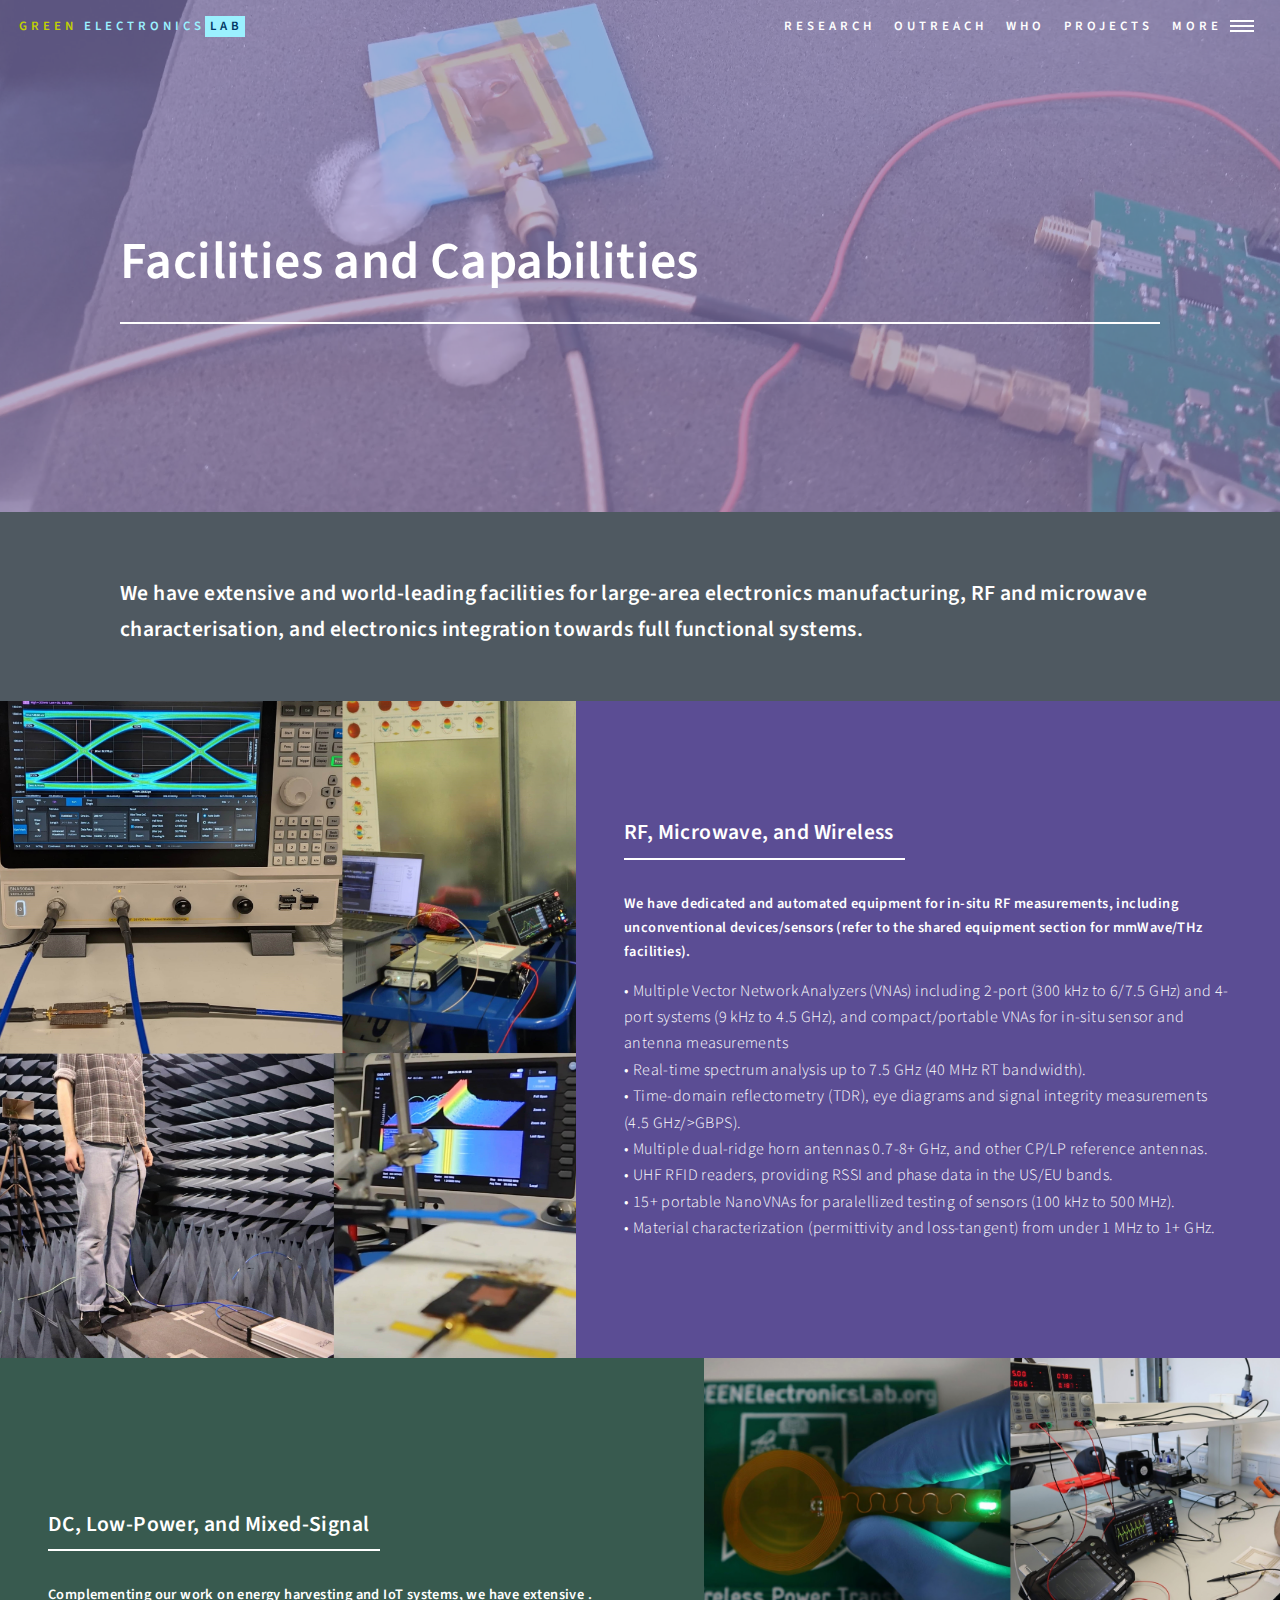
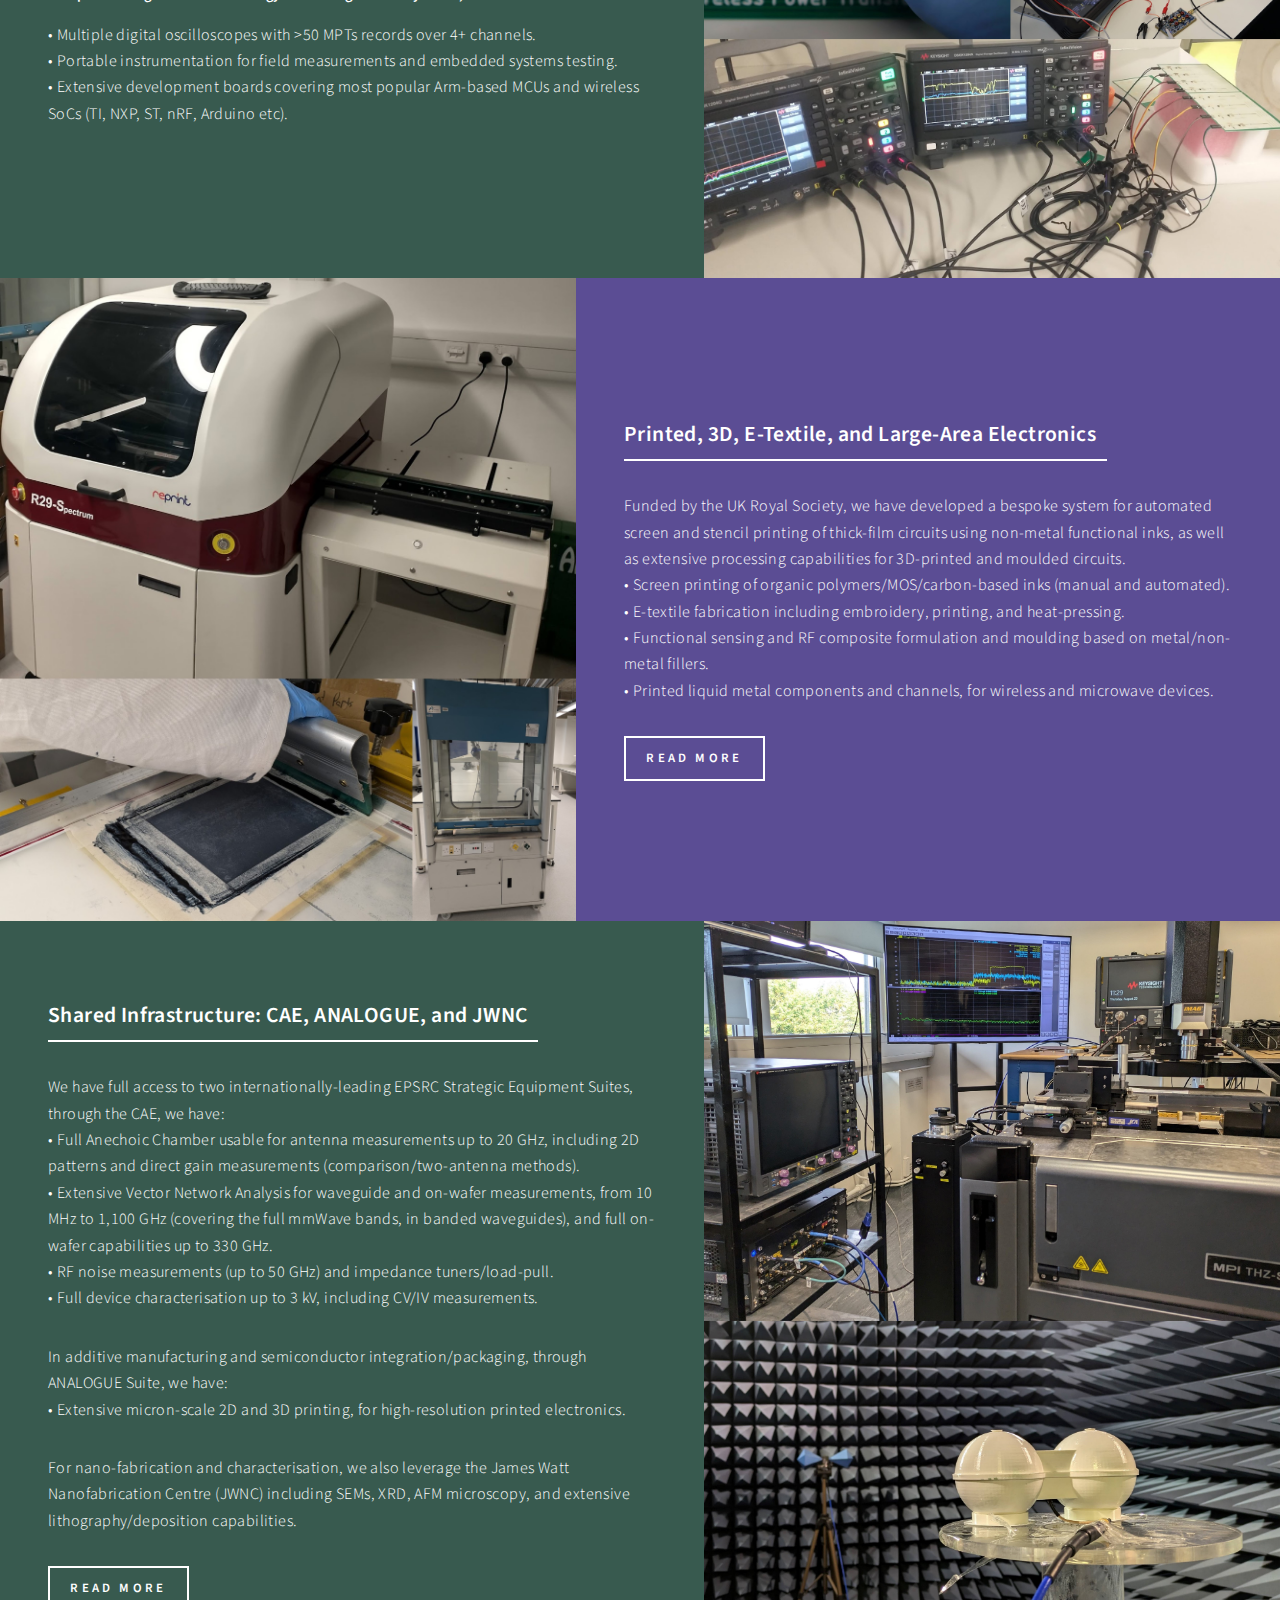
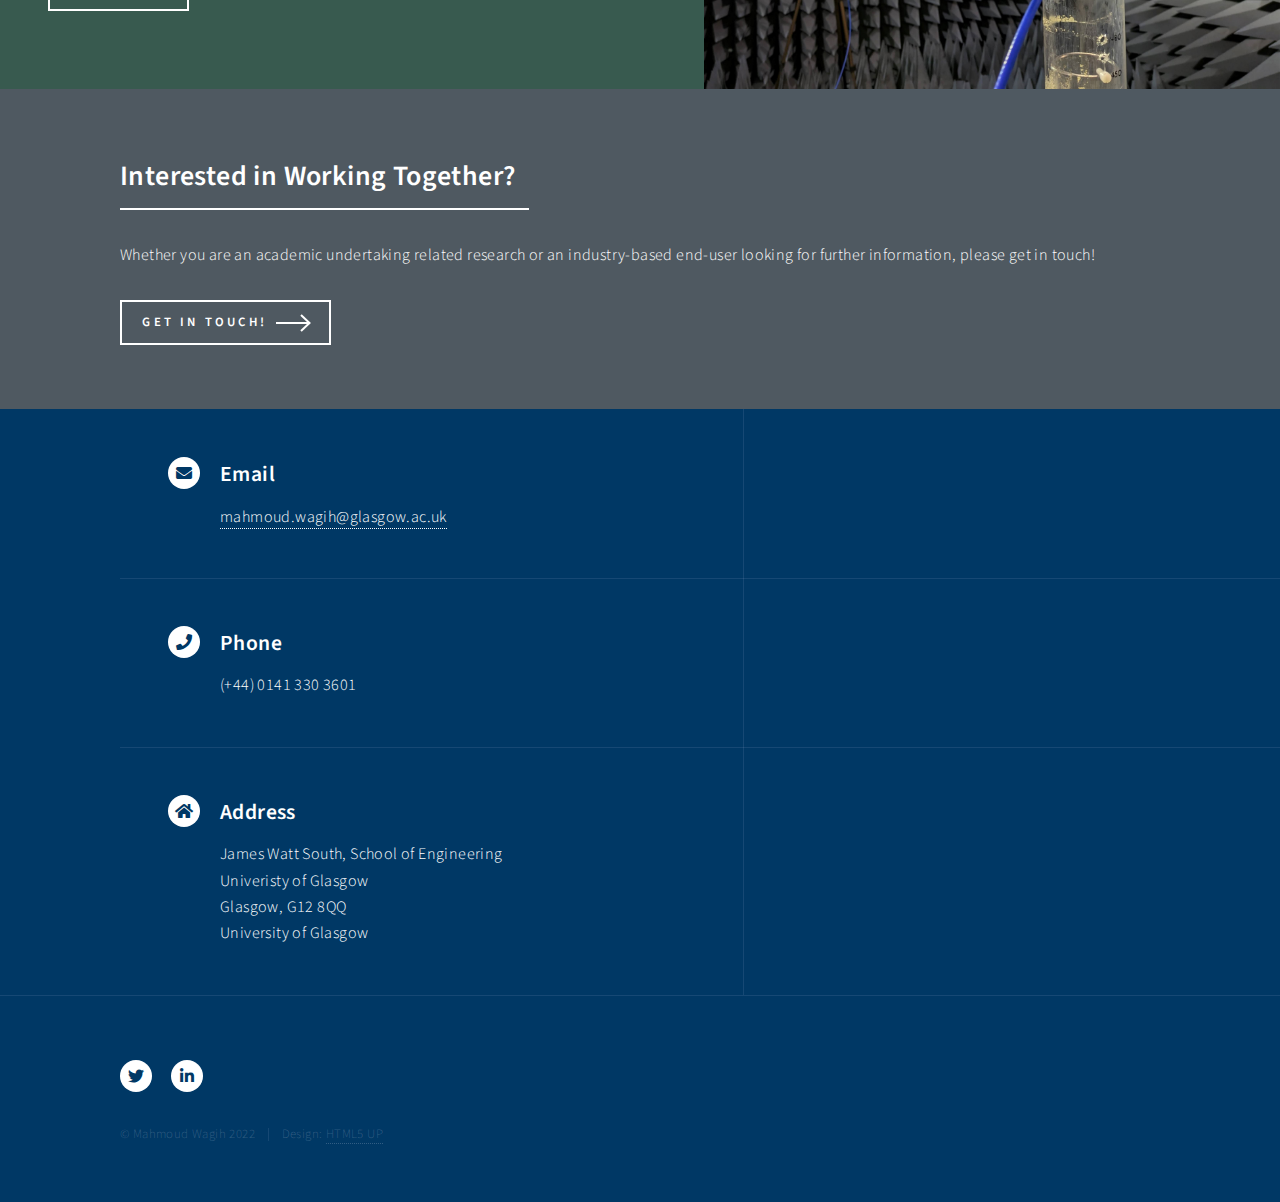
==== commit 3ae2435f: "images added to facilities" ====
--- a/facilities.html
+++ b/facilities.html
@@ -125,15 +125,16 @@
 
 								<section>
 									<a  class="image">
-										<img src="images/printing_lab.jpg" alt="" data-position="25% 25%" />
-									</a>
-									<div class="content">
-										<div class="inner">
-											<header class="major">
-												<h3>Printed, 3D, and Large-Area Electronics</h3>
+										<img src="images/print_lab.jpg" alt="" data-position="25% 25%" />
+									</a>
+									<div class="content">
+										<div class="inner">
+											<header class="major">
+												<h3>Printed, 3D, E-Textile, and Large-Area Electronics</h3>
 											</header>
 											<p>Funded by the UK Royal Society, we have developed a bespoke system for automated screen and stencil printing of thick-film circuits using non-metal functional inks, as well as extensive processing capabilities for 3D-printed and moulded circuits.<br>
                                                 • Screen printing of organic polymers/MOS/carbon-based inks (manual and automated). <br>
+                                                • E-textile fabrication including embroidery, printing, and heat-pressing. <br>												
                                                 • Functional sensing and RF composite formulation and moulding based on metal/non-metal fillers. <br>
                                                 • Printed liquid metal components and channels, for wireless and microwave devices. <br>
 												
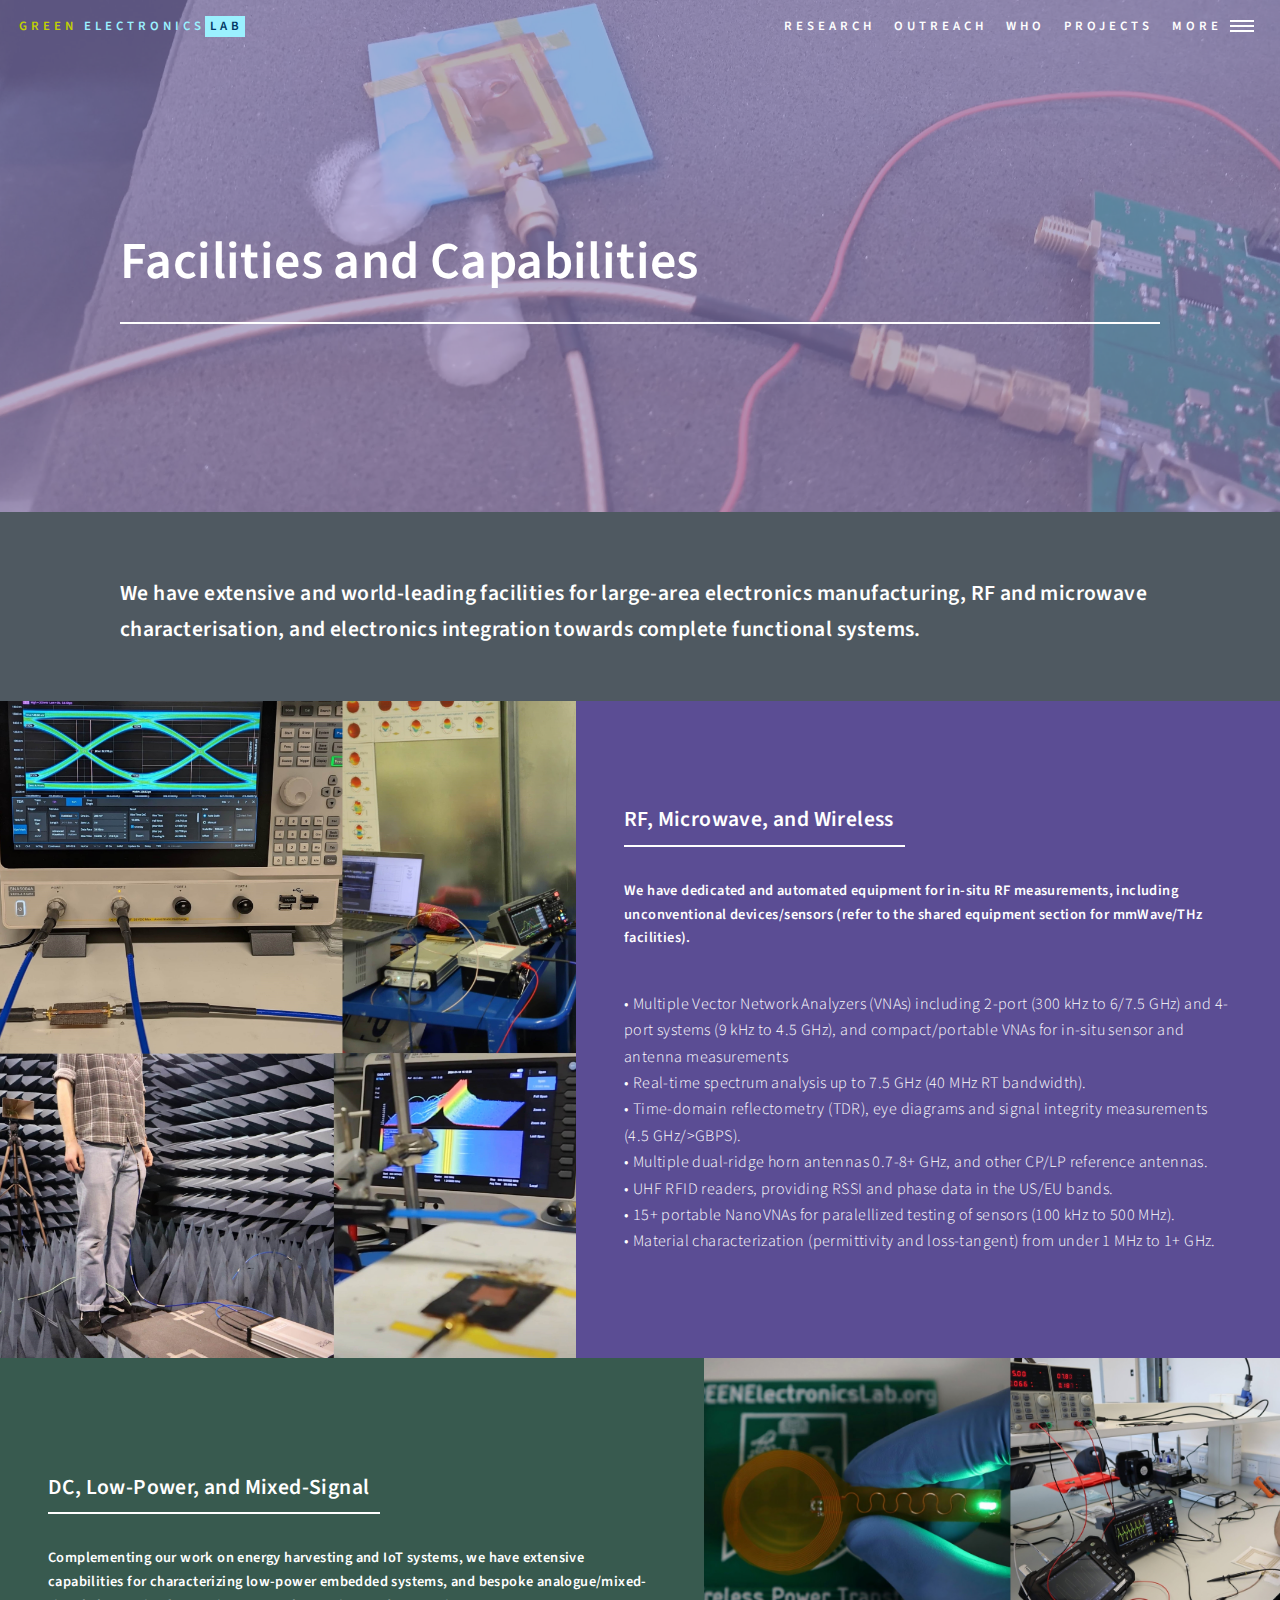
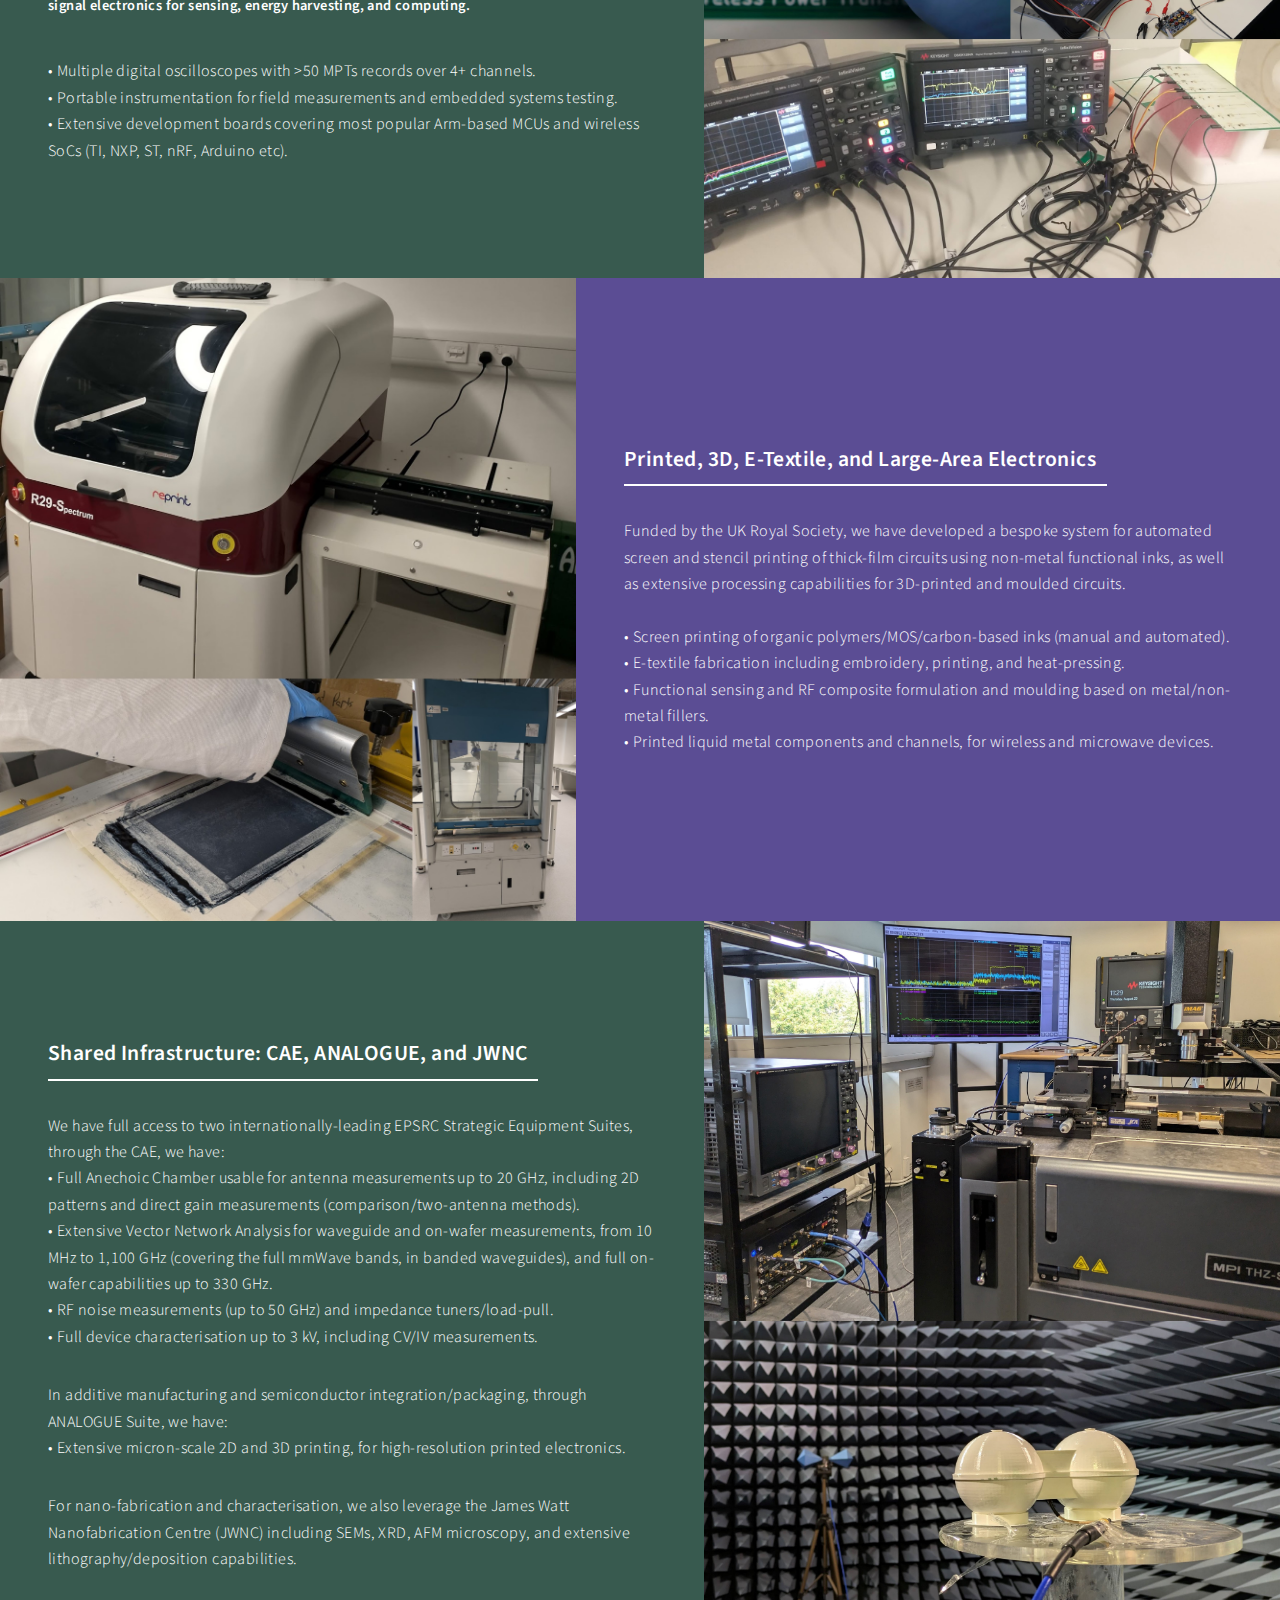
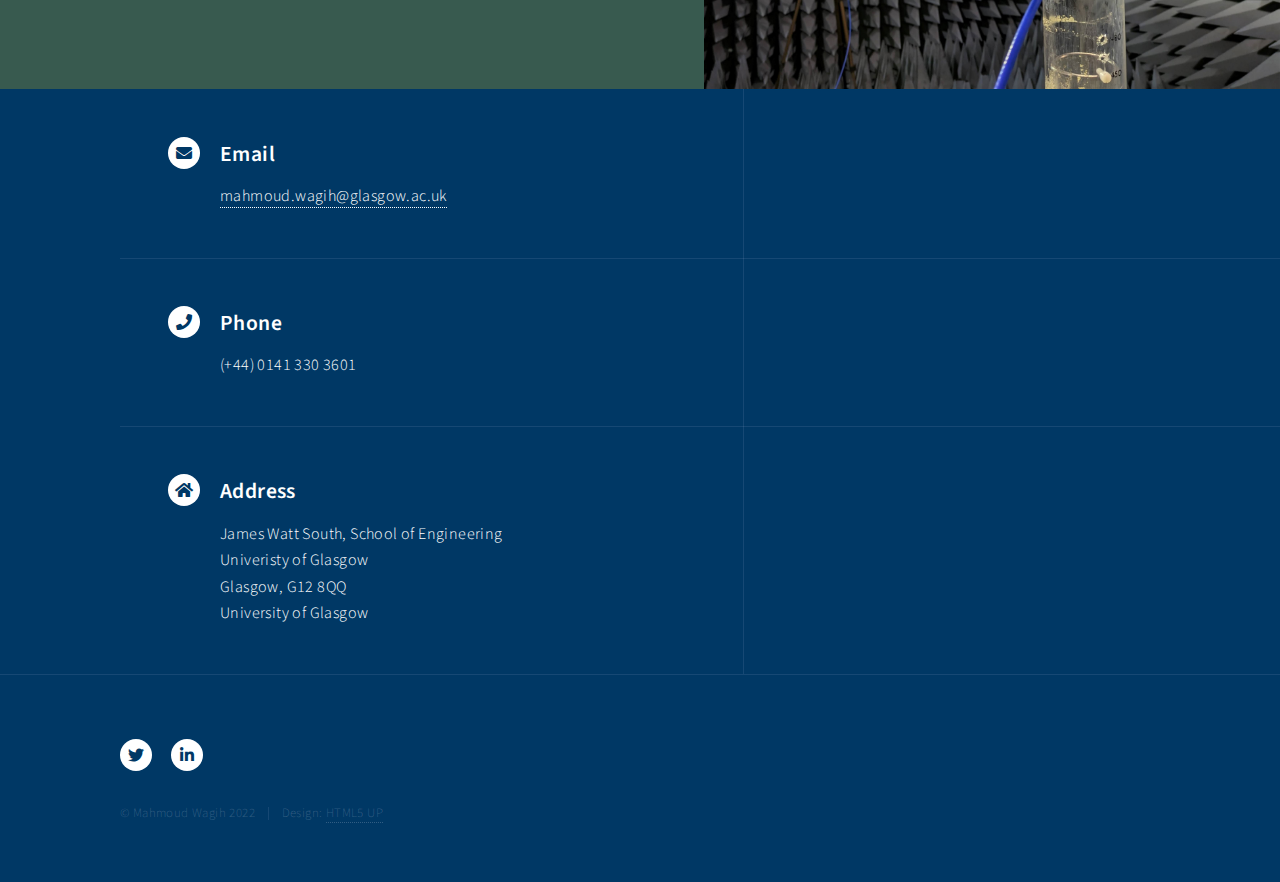
==== commit cc4432ea: "facilities, links removed" ====
--- a/facilities.html
+++ b/facilities.html
@@ -76,7 +76,7 @@
 							<section id="one">
 								<div class="inner">
 					
-								<h3>We have extensive and world-leading facilities for large-area electronics manufacturing, RF and microwave characterisation, and electronics integration towards full functional systems.</h3>								</div>
+								<h3>We have extensive and world-leading facilities for large-area electronics manufacturing, RF and microwave characterisation, and electronics integration towards complete functional systems.</h3>								</div>
 							</section>
 
 						<!-- Two -->
@@ -91,7 +91,7 @@
 											<header class="major">
 												<h3>RF, Microwave, and Wireless</h3>
 											</header>
-											<p><h5>We have dedicated and automated equipment for in-situ RF measurements, including unconventional devices/sensors (refer to the shared equipment section for mmWave/THz facilities). </h5> 
+											<p><h5>We have dedicated and automated equipment for in-situ RF measurements, including unconventional devices/sensors (refer to the shared equipment section for mmWave/THz facilities). </h5>  <br>
                                                 • Multiple Vector Network Analyzers (VNAs) including 2-port (300 kHz to 6/7.5 GHz) and 4-port systems (9 kHz to 4.5 GHz), and compact/portable VNAs for in-situ sensor and antenna measurements<br>									
                                                 • Real-time spectrum analysis up to 7.5 GHz (40 MHz RT bandwidth). <br>
                                                 • Time-domain reflectometry (TDR), eye diagrams and signal integrity measurements (4.5 GHz/>GBPS). <br>
@@ -114,7 +114,7 @@
 											<header class="major">
 												<h3>DC, Low-Power, and Mixed-Signal</h3>
 											</header>
-											<p><h5>Complementing our work on energy harvesting and IoT systems, we have extensive . </h5> 
+											<p><h5>Complementing our work on energy harvesting and IoT systems, we have extensive capabilities for characterizing low-power embedded systems, and bespoke analogue/mixed-signal electronics for sensing, energy harvesting, and computing. </h5> <br>
                                                 • Multiple digital oscilloscopes with >50 MPTs records over 4+ channels. <br>
                                                 • Portable instrumentation for field measurements and embedded systems testing. <br>
                                                 • Extensive development boards covering most popular Arm-based MCUs and wireless SoCs (TI, NXP, ST, nRF, Arduino etc). <br>
@@ -132,16 +132,13 @@
 											<header class="major">
 												<h3>Printed, 3D, E-Textile, and Large-Area Electronics</h3>
 											</header>
-											<p>Funded by the UK Royal Society, we have developed a bespoke system for automated screen and stencil printing of thick-film circuits using non-metal functional inks, as well as extensive processing capabilities for 3D-printed and moulded circuits.<br>
+											<p>Funded by the UK Royal Society, we have developed a bespoke system for automated screen and stencil printing of thick-film circuits using non-metal functional inks, as well as extensive processing capabilities for 3D-printed and moulded circuits.<br> <br>
                                                 • Screen printing of organic polymers/MOS/carbon-based inks (manual and automated). <br>
                                                 • E-textile fabrication including embroidery, printing, and heat-pressing. <br>												
                                                 • Functional sensing and RF composite formulation and moulding based on metal/non-metal fillers. <br>
                                                 • Printed liquid metal components and channels, for wireless and microwave devices. <br>
 												
-                                            </p>
-											<ul class="actions">
-												<li><a href="https://ieeexplore.ieee.org/document/9631272"  target="_blank" rel="noopener noreferrer" class="button">Read more</a></li>
-											</ul>
+
 										</div>
 									</div>
 								</section>
@@ -163,16 +160,13 @@
 											<p>In additive manufacturing and semiconductor integration/packaging, through ANALOGUE Suite, we have:  <br>
                                                 • Extensive micron-scale 2D and 3D printing, for high-resolution printed electronics. <br>
 											<p>For nano-fabrication and characterisation, we also leverage the James Watt Nanofabrication Centre (JWNC) including SEMs, XRD, AFM microscopy, and extensive lithography/deposition capabilities. <br>
-  </p>
-											<ul class="actions">
-												<li><a href="https://ieeexplore.ieee.org/document/9631272"  target="_blank" rel="noopener noreferrer" class="button">Read more</a></li>
-											</ul>
+
 										</div>
 									</div>
 								</section>
 							</section>
 
-						<!-- Three -->
+						<!-- Three
 							<section id="three">
 								<div class="inner">
 									<header class="major">
@@ -183,7 +177,7 @@
 										<li><a href="mailto:mahmoud.wagih@glasgow.ac.uk" class="button next">Get in touch!</a></li>
 									</ul>
 								</div>
-							</section>
+							</section>  -->
 
 					</div>
 
